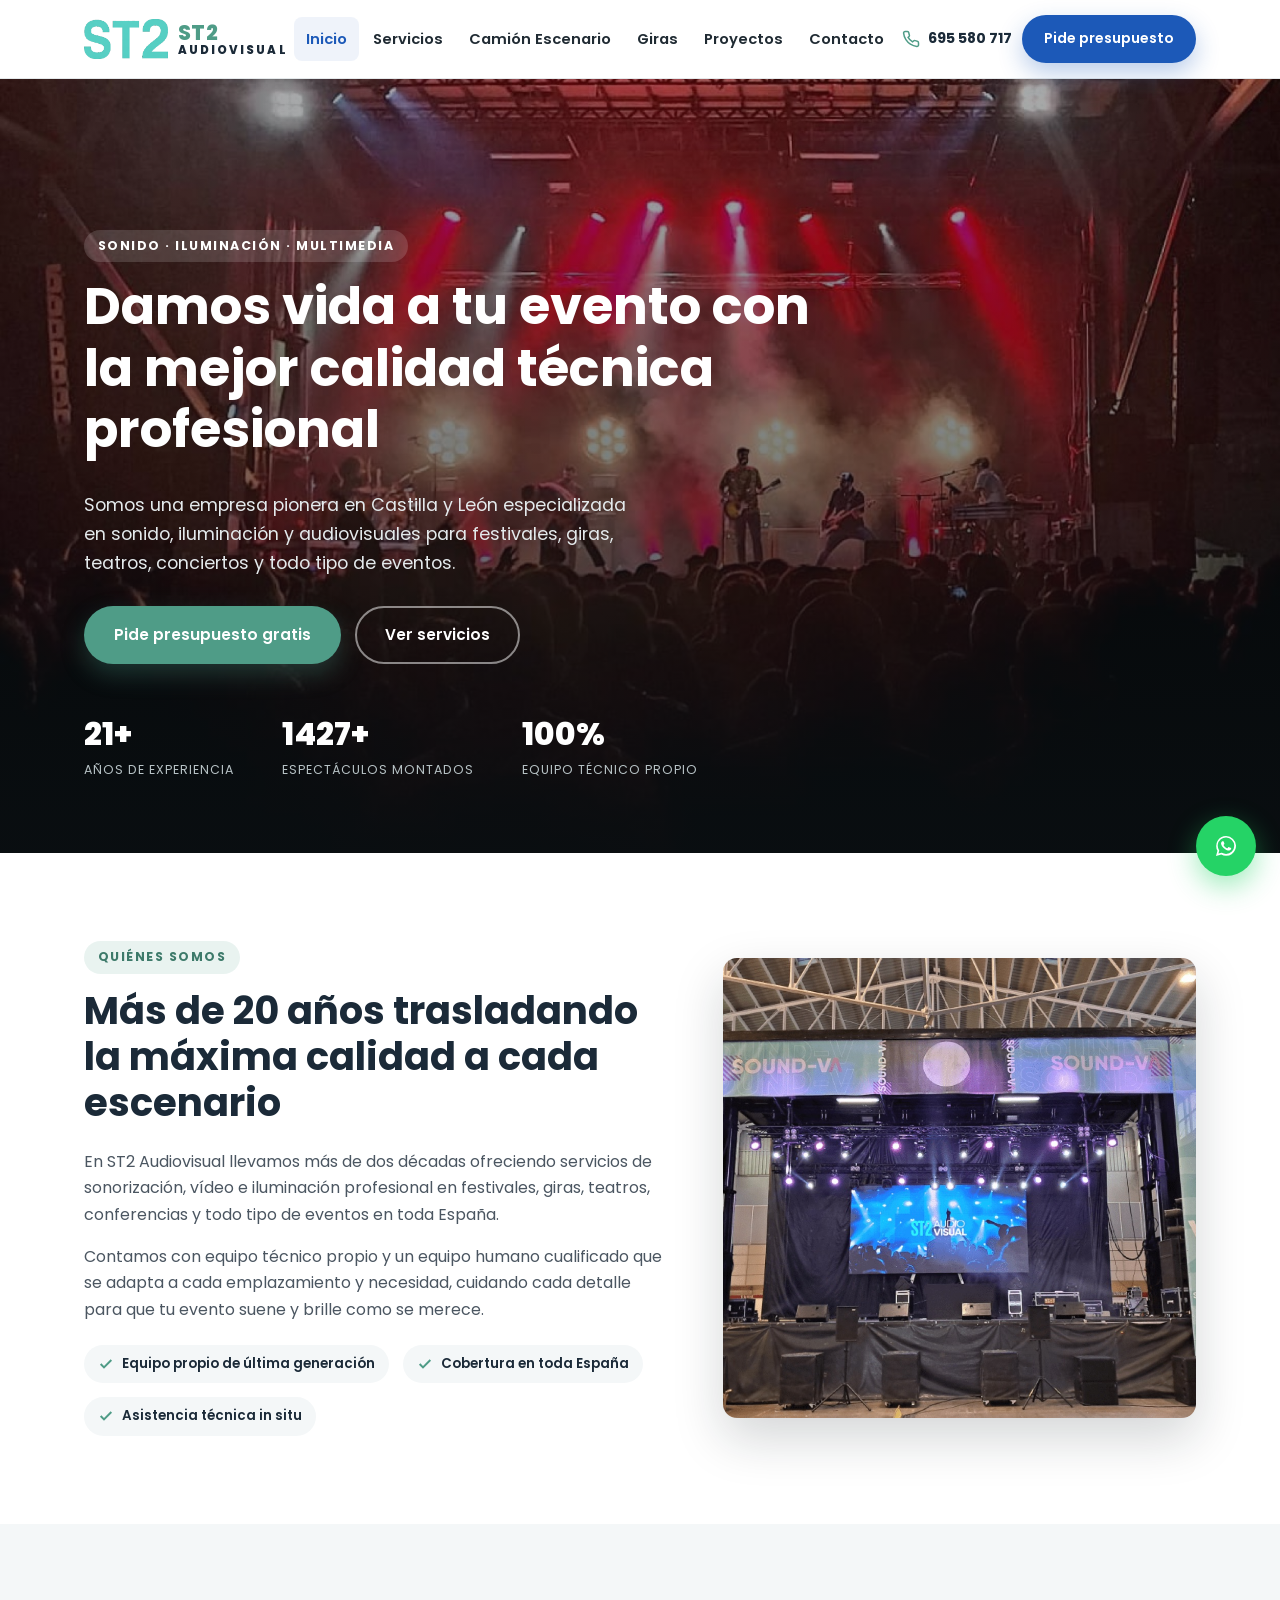
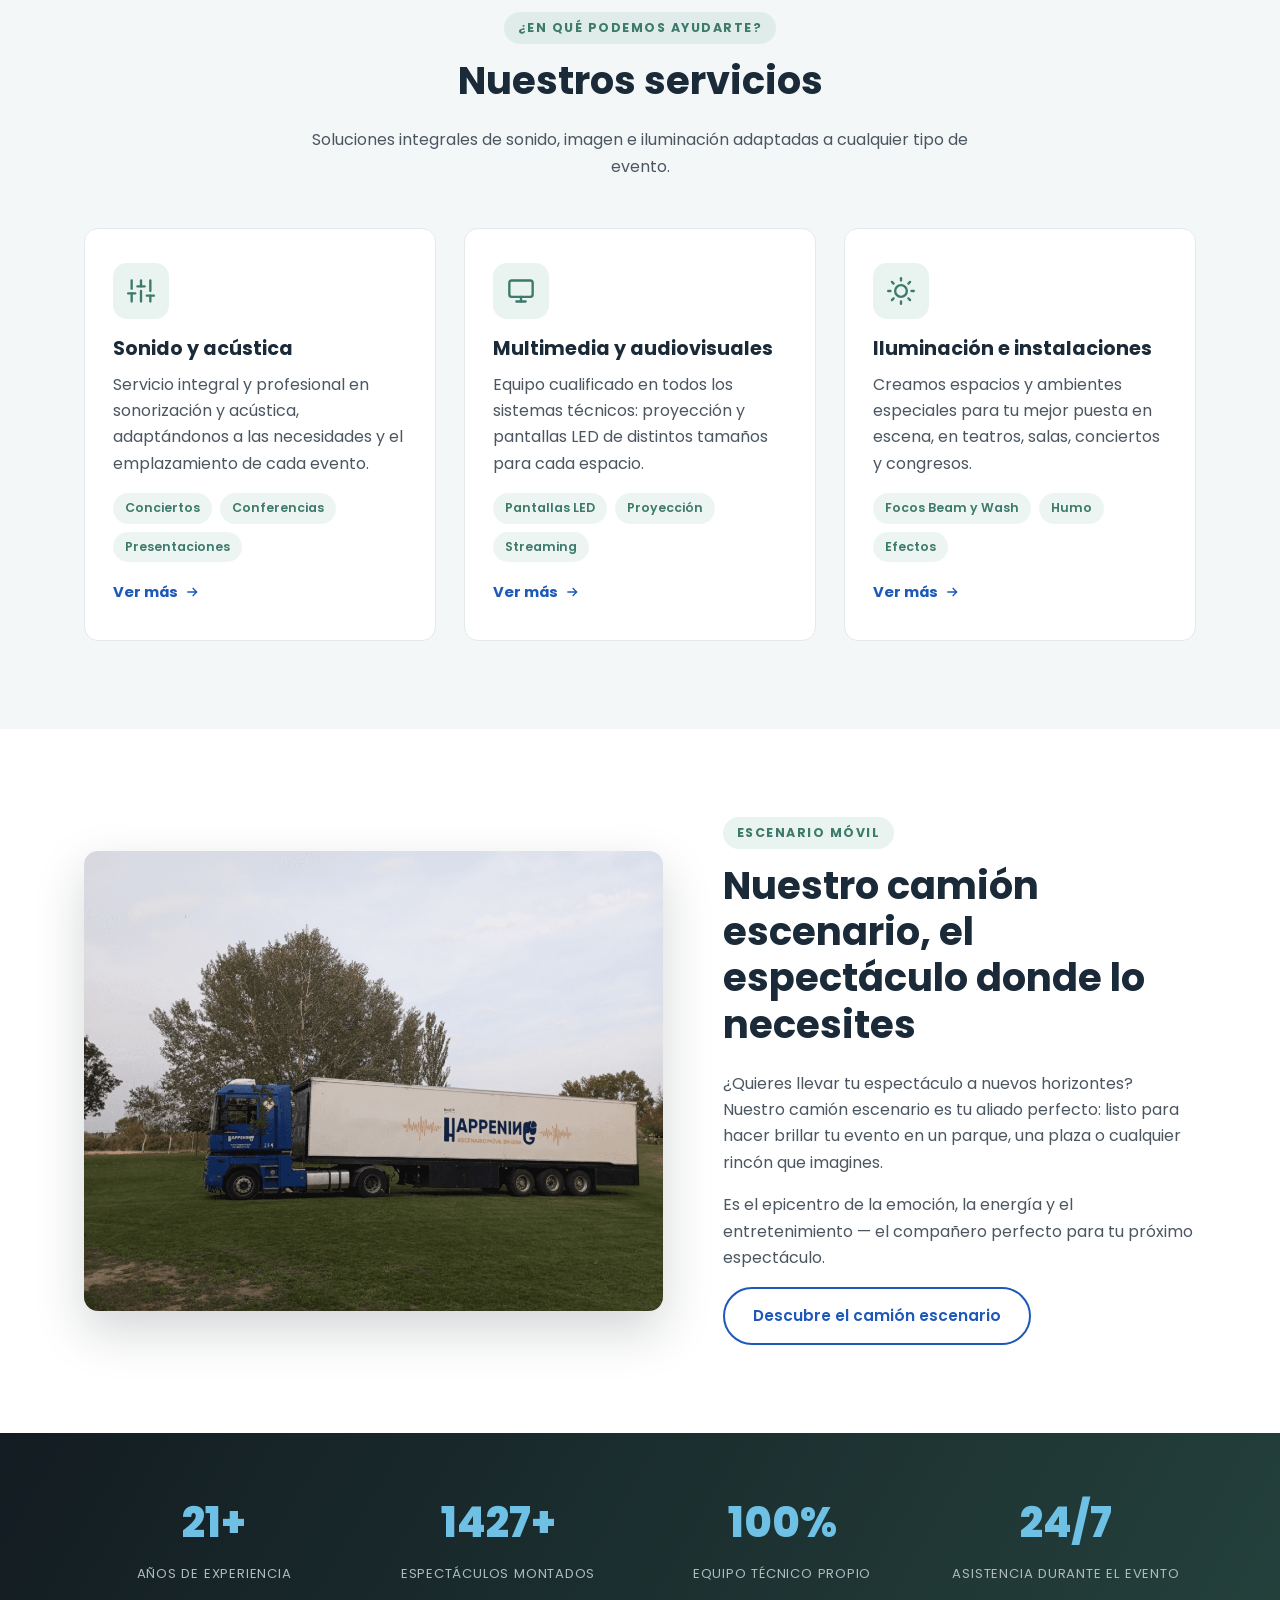
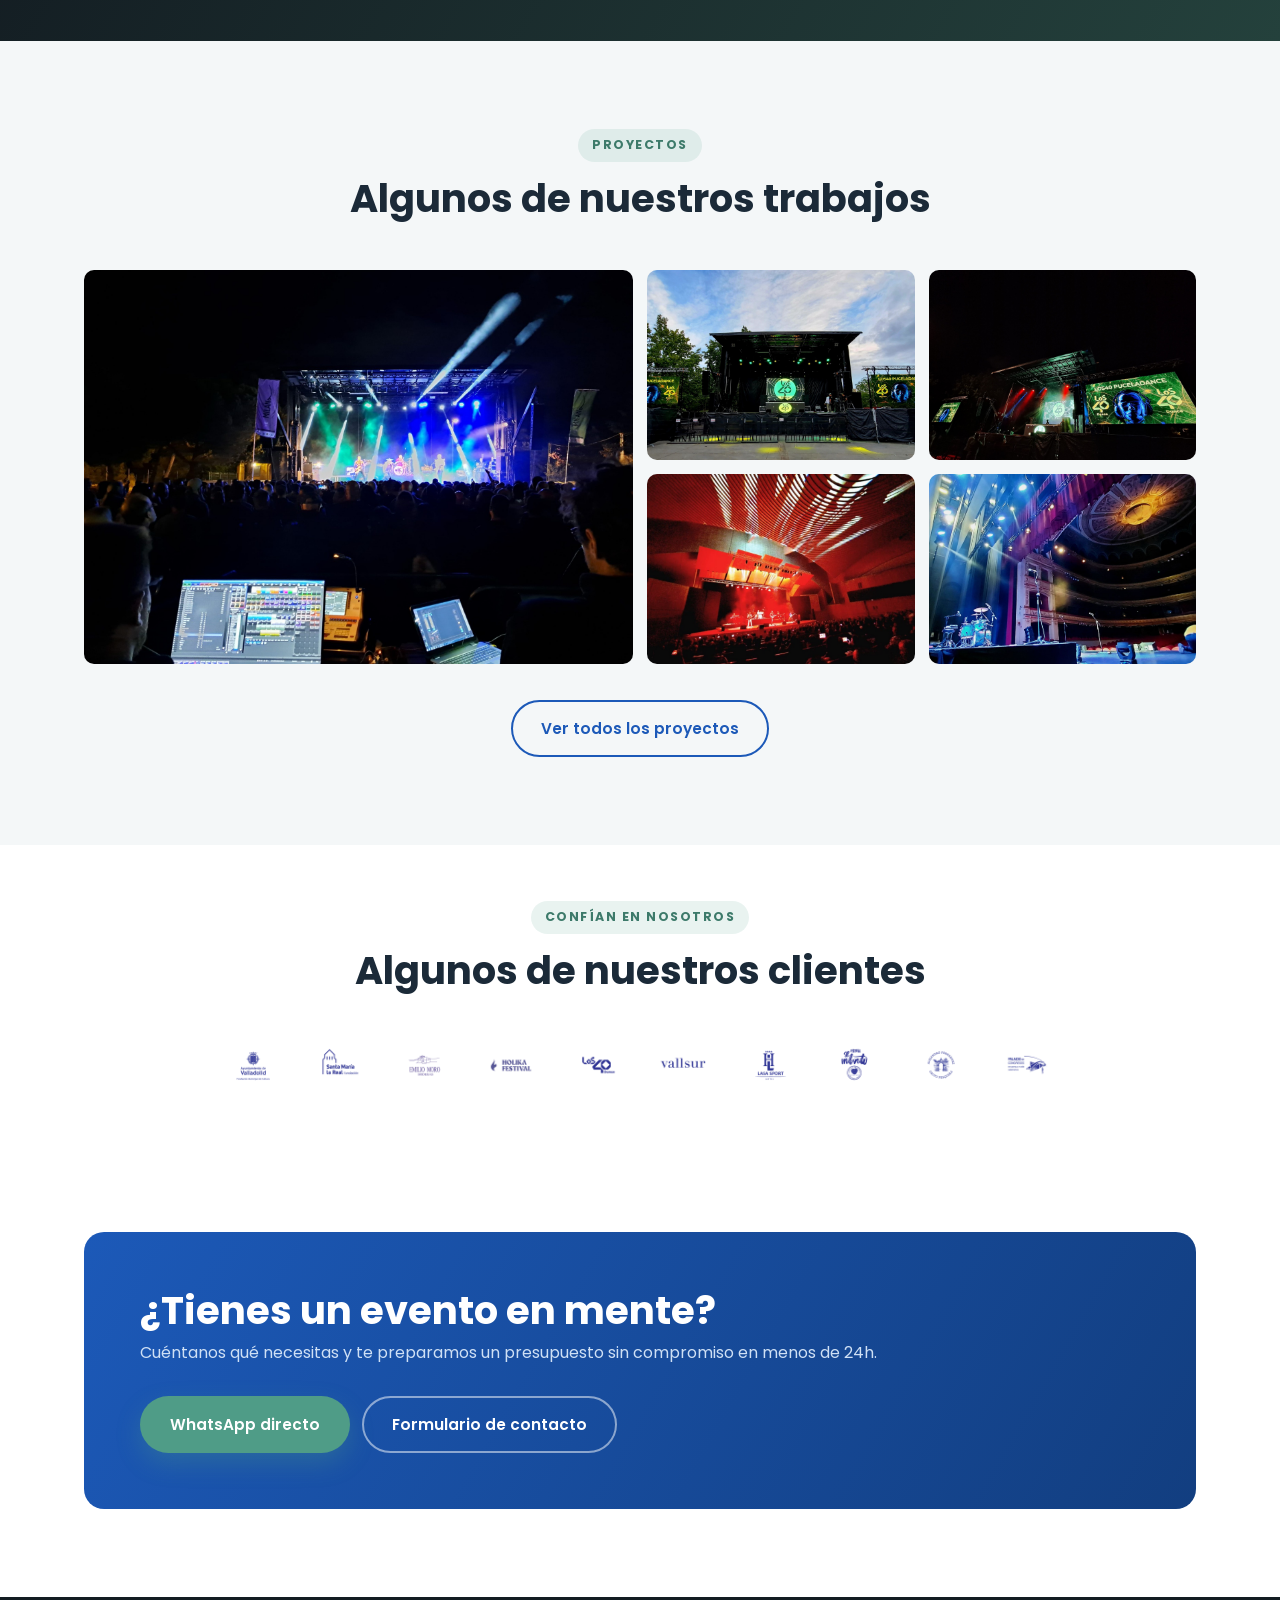
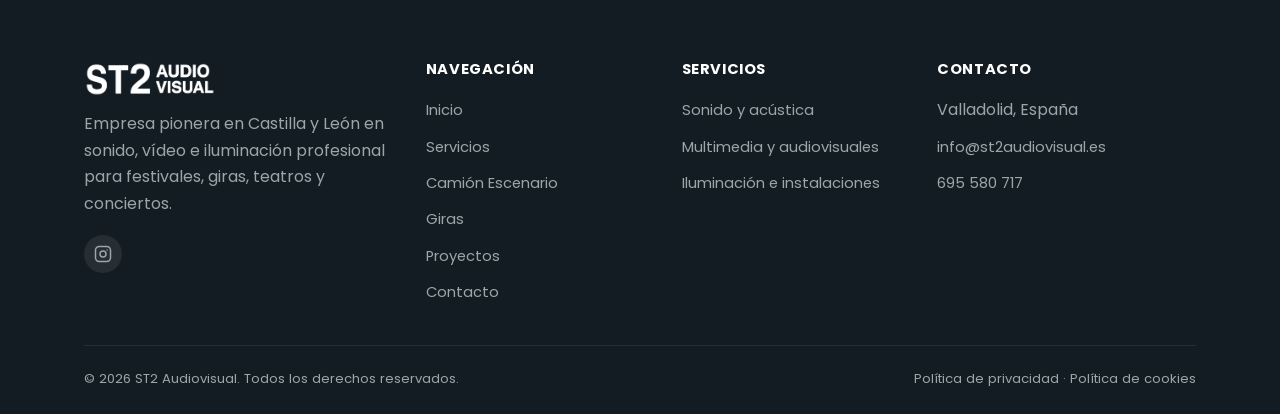
==== index.html @ 5b453ee1 "Sitio web comercial de ST2 Audiovisual Web estática (HTML/CSS/JS) con páginas de Inicio, Servicios, " ====
<!DOCTYPE html>
<html lang="es">
<head>
<meta charset="UTF-8">
<meta name="viewport" content="width=device-width, initial-scale=1.0">
<title>ST2 Audiovisual | Sonido, Iluminación y Producción de Eventos en Valladolid</title>
<meta name="description" content="Empresa pionera en Castilla y León en sonido, iluminación y multimedia para conciertos, festivales, giras y eventos. +21 años de experiencia. Pide presupuesto sin compromiso.">
<link rel="canonical" href="https://www.st2audiovisual.es/">
<meta property="og:title" content="ST2 Audiovisual | Sonido e iluminación profesional para eventos">
<meta property="og:description" content="Sonorización, multimedia e iluminación para conciertos, festivales, giras y todo tipo de eventos en Castilla y León.">
<meta property="og:type" content="website">
<meta property="og:image" content="https://www.st2audiovisual.es/img/gallery/hero-concierto.jpg">
<link rel="icon" href="img/logo-mark.png">
<link rel="preconnect" href="https://fonts.googleapis.com">
<link href="https://fonts.googleapis.com/css2?family=Poppins:wght@400;500;600;700;800&display=swap" rel="stylesheet">
<link rel="stylesheet" href="css/style.css">
</head>
<body>

<header class="site-header">
  <div class="container">
    <a href="index.html" class="logo">
      <img src="img/logo-mark.png" alt="ST2 Audiovisual">
      <span class="logo-text"><span class="l1">ST2</span><span class="l2">AUDIOVISUAL</span></span>
    </a>
    <nav class="nav-main">
      <a href="index.html">Inicio</a>
      <a href="servicios.html">Servicios</a>
      <a href="camion.html">Camión Escenario</a>
      <a href="giras.html">Giras</a>
      <a href="proyectos.html">Proyectos</a>
      <a href="contacto.html">Contacto</a>
    </nav>
    <div class="header-cta">
      <a class="phone-mini" href="tel:+34695580717">
        <svg width="18" height="18" viewBox="0 0 24 24" fill="none" stroke="currentColor" stroke-width="2"><path d="M22 16.92v3a2 2 0 0 1-2.18 2 19.79 19.79 0 0 1-8.63-3.07 19.5 19.5 0 0 1-6-6 19.79 19.79 0 0 1-3.07-8.67A2 2 0 0 1 4.11 2h3a2 2 0 0 1 2 1.72c.127.96.361 1.903.7 2.81a2 2 0 0 1-.45 2.11L8.09 9.91a16 16 0 0 0 6 6l1.27-1.27a2 2 0 0 1 2.11-.45c.907.339 1.85.573 2.81.7A2 2 0 0 1 22 16.92z"/></svg>
        695 580 717
      </a>
      <a href="contacto.html" class="btn btn--primary btn--sm">Pide presupuesto</a>
      <button class="nav-toggle" aria-label="Abrir menú"><span></span><span></span><span></span></button>
    </div>
  </div>
</header>

<section class="hero" style="background-image:url('img/gallery/hero-concierto.jpg');">
  <div class="container hero-inner">
    <span class="eyebrow">Sonido · Iluminación · Multimedia</span>
    <h1>Damos vida a tu evento con la mejor calidad técnica profesional</h1>
    <p class="lead">Somos una empresa pionera en Castilla y León especializada en sonido, iluminación y audiovisuales para festivales, giras, teatros, conciertos y todo tipo de eventos.</p>
    <div class="hero-actions">
      <a href="contacto.html" class="btn btn--green">Pide presupuesto gratis</a>
      <a href="servicios.html" class="btn btn--ghost">Ver servicios</a>
    </div>
    <div class="hero-stats">
      <div><div class="num">21+</div><div class="lbl">Años de experiencia</div></div>
      <div><div class="num">1427+</div><div class="lbl">Espectáculos montados</div></div>
      <div><div class="num">100%</div><div class="lbl">Equipo técnico propio</div></div>
    </div>
  </div>
</section>

<section class="section">
  <div class="container two-col">
    <div>
      <span class="eyebrow">Quiénes somos</span>
      <h2>Más de 20 años trasladando la máxima calidad a cada escenario</h2>
      <p>En ST2 Audiovisual llevamos más de dos décadas ofreciendo servicios de sonorización, vídeo e iluminación profesional en festivales, giras, teatros, conferencias y todo tipo de eventos en toda España.</p>
      <p>Contamos con equipo técnico propio y un equipo humano cualificado que se adapta a cada emplazamiento y necesidad, cuidando cada detalle para que tu evento suene y brille como se merece.</p>
      <div class="badge-row">
        <span class="badge"><svg width="16" height="16" viewBox="0 0 24 24" fill="none" stroke="currentColor" stroke-width="3"><path d="M20 6 9 17l-5-5"/></svg> Equipo propio de última generación</span>
        <span class="badge"><svg width="16" height="16" viewBox="0 0 24 24" fill="none" stroke="currentColor" stroke-width="3"><path d="M20 6 9 17l-5-5"/></svg> Cobertura en toda España</span>
        <span class="badge"><svg width="16" height="16" viewBox="0 0 24 24" fill="none" stroke="currentColor" stroke-width="3"><path d="M20 6 9 17l-5-5"/></svg> Asistencia técnica in situ</span>
      </div>
    </div>
    <div class="img-frame">
      <img src="img/gallery/sound-va-fest.jpg" alt="Escenario montado por ST2 Audiovisual en Sound VA Fest">
    </div>
  </div>
</section>

<section class="section section--alt" id="servicios">
  <div class="container">
    <div class="section-head center">
      <span class="eyebrow">¿En qué podemos ayudarte?</span>
      <h2>Nuestros servicios</h2>
      <p>Soluciones integrales de sonido, imagen e iluminación adaptadas a cualquier tipo de evento.</p>
    </div>
    <div class="grid-3">
      <div class="card">
        <div class="service-icon"><svg width="28" height="28" viewBox="0 0 24 24" fill="none" stroke="#3D7A6A" stroke-width="2" stroke-linecap="round"><line x1="4" y1="21" x2="4" y2="14"/><line x1="4" y1="10" x2="4" y2="3"/><line x1="12" y1="21" x2="12" y2="12"/><line x1="12" y1="8" x2="12" y2="3"/><line x1="20" y1="21" x2="20" y2="16"/><line x1="20" y1="12" x2="20" y2="3"/><line x1="1" y1="14" x2="7" y2="14"/><line x1="9" y1="8" x2="15" y2="8"/><line x1="17" y1="16" x2="23" y2="16"/></svg></div>
        <h3>Sonido y acústica</h3>
        <p>Servicio integral y profesional en sonorización y acústica, adaptándonos a las necesidades y el emplazamiento de cada evento.</p>
        <ul class="tags"><li>Conciertos</li><li>Conferencias</li><li>Presentaciones</li></ul>
        <a href="servicios.html#sonido" class="card-link">Ver más <svg width="16" height="16" viewBox="0 0 24 24" fill="none" stroke="currentColor" stroke-width="2"><path d="M5 12h14M13 6l6 6-6 6"/></svg></a>
      </div>
      <div class="card">
        <div class="service-icon"><svg width="28" height="28" viewBox="0 0 24 24" fill="none" stroke="#3D7A6A" stroke-width="2" stroke-linecap="round" stroke-linejoin="round"><rect x="2" y="3" width="20" height="14" rx="2"/><line x1="8" y1="21" x2="16" y2="21"/><line x1="12" y1="17" x2="12" y2="21"/></svg></div>
        <h3>Multimedia y audiovisuales</h3>
        <p>Equipo cualificado en todos los sistemas técnicos: proyección y pantallas LED de distintos tamaños para cada espacio.</p>
        <ul class="tags"><li>Pantallas LED</li><li>Proyección</li><li>Streaming</li></ul>
        <a href="servicios.html#multimedia" class="card-link">Ver más <svg width="16" height="16" viewBox="0 0 24 24" fill="none" stroke="currentColor" stroke-width="2"><path d="M5 12h14M13 6l6 6-6 6"/></svg></a>
      </div>
      <div class="card">
        <div class="service-icon"><svg width="28" height="28" viewBox="0 0 24 24" fill="none" stroke="#3D7A6A" stroke-width="2" stroke-linecap="round"><circle cx="12" cy="12" r="5"/><line x1="12" y1="1" x2="12" y2="3"/><line x1="12" y1="21" x2="12" y2="23"/><line x1="4.22" y1="4.22" x2="5.64" y2="5.64"/><line x1="18.36" y1="18.36" x2="19.78" y2="19.78"/><line x1="1" y1="12" x2="3" y2="12"/><line x1="21" y1="12" x2="23" y2="12"/><line x1="4.22" y1="19.78" x2="5.64" y2="18.36"/><line x1="18.36" y1="5.64" x2="19.78" y2="4.22"/></svg></div>
        <h3>Iluminación e instalaciones</h3>
        <p>Creamos espacios y ambientes especiales para tu mejor puesta en escena, en teatros, salas, conciertos y congresos.</p>
        <ul class="tags"><li>Focos Beam y Wash</li><li>Humo</li><li>Efectos</li></ul>
        <a href="servicios.html#iluminacion" class="card-link">Ver más <svg width="16" height="16" viewBox="0 0 24 24" fill="none" stroke="currentColor" stroke-width="2"><path d="M5 12h14M13 6l6 6-6 6"/></svg></a>
      </div>
    </div>
  </div>
</section>

<section class="section">
  <div class="container two-col">
    <div class="img-frame">
      <img src="img/camion/camion1.jpg" alt="Camión escenario de ST2 Audiovisual">
    </div>
    <div>
      <span class="eyebrow">Escenario móvil</span>
      <h2>Nuestro camión escenario, el espectáculo donde lo necesites</h2>
      <p>¿Quieres llevar tu espectáculo a nuevos horizontes? Nuestro camión escenario es tu aliado perfecto: listo para hacer brillar tu evento en un parque, una plaza o cualquier rincón que imagines.</p>
      <p>Es el epicentro de la emoción, la energía y el entretenimiento — el compañero perfecto para tu próximo espectáculo.</p>
      <a href="camion.html" class="btn btn--outline">Descubre el camión escenario</a>
    </div>
  </div>
</section>

<section class="stats-band">
  <div class="container">
    <div class="grid-4">
      <div><div class="num">21+</div><div class="lbl">Años de experiencia</div></div>
      <div><div class="num">1427+</div><div class="lbl">Espectáculos montados</div></div>
      <div><div class="num">100%</div><div class="lbl">Equipo técnico propio</div></div>
      <div><div class="num">24/7</div><div class="lbl">Asistencia durante el evento</div></div>
    </div>
  </div>
</section>

<section class="section section--alt">
  <div class="container">
    <div class="section-head center">
      <span class="eyebrow">Proyectos</span>
      <h2>Algunos de nuestros trabajos</h2>
    </div>
    <div class="gallery-grid">
      <a href="img/gallery/evento1.jpg" target="_blank" rel="noopener" class="big"><img src="img/gallery/evento1.jpg" alt="Concierto con iluminación ST2 Audiovisual"></a>
      <a href="img/gallery/evento2.jpg" target="_blank" rel="noopener"><img src="img/gallery/evento2.jpg" alt="Montaje de escenario ST2 Audiovisual"></a>
      <a href="img/gallery/evento3.jpg" target="_blank" rel="noopener"><img src="img/gallery/evento3.jpg" alt="Evento nocturno con efectos de luz"></a>
      <a href="img/gallery/evento4.jpg" target="_blank" rel="noopener"><img src="img/gallery/evento4.jpg" alt="Espectáculo con iluminación profesional"></a>
      <a href="img/gallery/evento5.jpg" target="_blank" rel="noopener"><img src="img/gallery/evento5.jpg" alt="Instalación de sonido e iluminación ST2"></a>
    </div>
    <div class="text-center" style="margin-top:36px;">
      <a href="proyectos.html" class="btn btn--outline">Ver todos los proyectos</a>
    </div>
  </div>
</section>

<section class="section--tight">
  <div class="container">
    <div class="section-head center">
      <span class="eyebrow">Confían en nosotros</span>
      <h2>Algunos de nuestros clientes</h2>
    </div>
    <div class="clients-strip">
      <img src="img/clients/ayto-valladolid.png" alt="Ayuntamiento de Valladolid">
      <img src="img/clients/sta-maria-la-real.png" alt="Fundación Santa María la Real">
      <img src="img/clients/emilio-moro.png" alt="Bodegas Emilio Moro">
      <img src="img/clients/holika.png" alt="Holika Festival">
      <img src="img/clients/los40.png" alt="LOS40">
      <img src="img/clients/vallsur.png" alt="Vallsur">
      <img src="img/clients/lasa.png" alt="Lasa">
      <img src="img/clients/milanito.png" alt="Milanito">
      <img src="img/clients/pesquera.png" alt="Pesquera">
      <img src="img/clients/palacio-salamanca.png" alt="Palacio de Congresos de Salamanca">
    </div>
  </div>
</section>

<section class="section">
  <div class="container">
    <div class="cta-banner">
      <div>
        <h2>¿Tienes un evento en mente?</h2>
        <p>Cuéntanos qué necesitas y te preparamos un presupuesto sin compromiso en menos de 24h.</p>
      </div>
      <div class="actions">
        <a href="https://wa.me/34695580717" target="_blank" rel="noopener" class="btn btn--green">WhatsApp directo</a>
        <a href="contacto.html" class="btn btn--ghost">Formulario de contacto</a>
      </div>
    </div>
  </div>
</section>

<footer class="site-footer">
  <div class="container">
    <div class="footer-grid">
      <div>
        <div class="footer-logo">
          <img src="img/logo.png" alt="ST2 Audiovisual">
        </div>
        <p>Empresa pionera en Castilla y León en sonido, vídeo e iluminación profesional para festivales, giras, teatros y conciertos.</p>
        <div class="social-links">
          <a href="https://www.instagram.com/st2audiovisual/" target="_blank" rel="noopener" aria-label="Instagram de ST2 Audiovisual">
            <svg width="18" height="18" viewBox="0 0 24 24" fill="none" stroke="currentColor" stroke-width="2"><rect x="2" y="2" width="20" height="20" rx="5"/><circle cx="12" cy="12" r="4"/><circle cx="17.5" cy="6.5" r="1" fill="currentColor" stroke="none"/></svg>
          </a>
        </div>
      </div>
      <div>
        <h4>Navegación</h4>
        <ul>
          <li><a href="index.html">Inicio</a></li>
          <li><a href="servicios.html">Servicios</a></li>
          <li><a href="camion.html">Camión Escenario</a></li>
          <li><a href="giras.html">Giras</a></li>
          <li><a href="proyectos.html">Proyectos</a></li>
          <li><a href="contacto.html">Contacto</a></li>
        </ul>
      </div>
      <div>
        <h4>Servicios</h4>
        <ul>
          <li><a href="servicios.html#sonido">Sonido y acústica</a></li>
          <li><a href="servicios.html#multimedia">Multimedia y audiovisuales</a></li>
          <li><a href="servicios.html#iluminacion">Iluminación e instalaciones</a></li>
        </ul>
      </div>
      <div>
        <h4>Contacto</h4>
        <ul>
          <li>Valladolid, España</li>
          <li><a href="mailto:info@st2audiovisual.es">info@st2audiovisual.es</a></li>
          <li><a href="tel:+34695580717">695 580 717</a></li>
        </ul>
      </div>
    </div>
    <div class="footer-bottom">
      <span>© 2026 ST2 Audiovisual. Todos los derechos reservados.</span>
      <span><a href="#">Política de privacidad</a> · <a href="#">Política de cookies</a></span>
    </div>
  </div>
</footer>

<a href="https://wa.me/34695580717" target="_blank" rel="noopener" class="float-whatsapp" aria-label="Contactar por WhatsApp">
  <svg width="30" height="30" viewBox="0 0 24 24" fill="white"><path d="M17.6 6.32A7.85 7.85 0 0 0 12.05 4a7.94 7.94 0 0 0-6.87 11.87L4 20l4.24-1.11a7.9 7.9 0 0 0 3.8.97h0a7.94 7.94 0 0 0 5.56-13.54zM12.05 18.4a6.6 6.6 0 0 1-3.36-.92l-.24-.14-2.5.66.67-2.44-.16-.25a6.58 6.58 0 0 1 10.2-8.21 6.53 6.53 0 0 1 1.94 4.66 6.6 6.6 0 0 1-6.55 6.64zm3.6-4.93c-.2-.1-1.17-.58-1.35-.64s-.32-.1-.45.1-.5.64-.62.77-.23.15-.43.05a5.4 5.4 0 0 1-1.59-.98 6 6 0 0 1-1.1-1.37c-.12-.2 0-.3.09-.4s.2-.23.29-.35a1.3 1.3 0 0 0 .2-.33.37.37 0 0 0 0-.35c-.05-.1-.45-1.08-.61-1.48s-.32-.33-.45-.33h-.38a.74.74 0 0 0-.53.25 2.24 2.24 0 0 0-.7 1.67 3.9 3.9 0 0 0 .82 2.06 8.9 8.9 0 0 0 3.4 3c.48.2.85.33 1.14.42a2.74 2.74 0 0 0 1.26.08 2.06 2.06 0 0 0 1.35-.95 1.68 1.68 0 0 0 .12-.95c-.05-.1-.18-.15-.38-.25z"/></svg>
</a>

<script src="js/script.js"></script>
</body>
</html>
---- css/style.css ----
/* ============================================
   ST2 Audiovisual — estilos base
   ============================================ */

:root {
  --c-green: #4F9C87;
  --c-green-dark: #3D7A6A;
  --c-navy: #1B2A38;
  --c-blue: #1C59B8;
  --c-blue-light: #6EC1E4;
  --c-dark: #131C22;
  --c-dark-2: #1B2A2A;
  --c-ink: #202B33;
  --c-body: #4B5661;
  --c-bg: #FFFFFF;
  --c-bg-alt: #F4F7F8;
  --c-border: #E4E9EB;
  --radius: 14px;
  --shadow: 0 10px 30px rgba(19, 28, 34, 0.08);
  --shadow-lg: 0 20px 50px rgba(19, 28, 34, 0.18);
  --container: 1160px;
  --font: 'Poppins', 'Segoe UI', system-ui, -apple-system, sans-serif;
}

* { box-sizing: border-box; }
html { scroll-behavior: smooth; }

body {
  margin: 0;
  font-family: var(--font);
  color: var(--c-body);
  background: var(--c-bg);
  line-height: 1.65;
  -webkit-font-smoothing: antialiased;
}

img { max-width: 100%; display: block; }

a { color: inherit; text-decoration: none; }

h1, h2, h3, h4 {
  color: var(--c-navy);
  font-weight: 700;
  line-height: 1.2;
  margin: 0 0 .6em;
}

h1 { font-size: clamp(2.1rem, 4vw, 3.4rem); }
h2 { font-size: clamp(1.7rem, 3vw, 2.4rem); }
h3 { font-size: 1.2rem; }

p { margin: 0 0 1em; }

.container {
  max-width: var(--container);
  margin: 0 auto;
  padding: 0 24px;
}

.eyebrow {
  display: inline-block;
  font-size: .78rem;
  font-weight: 700;
  letter-spacing: .12em;
  text-transform: uppercase;
  color: var(--c-green-dark);
  background: rgba(79, 156, 135, .12);
  padding: 6px 14px;
  border-radius: 999px;
  margin-bottom: 14px;
}

.section { padding: 88px 0; }
.section--tight { padding: 56px 0; }
.section--alt { background: var(--c-bg-alt); }
.section--dark {
  background: linear-gradient(135deg, var(--c-dark) 0%, var(--c-dark-2) 100%);
  color: #C6D1D3;
}
.section--dark h2, .section--dark h3 { color: #fff; }

.section-head {
  max-width: 680px;
  margin: 0 0 48px;
}
.section-head.center { margin-left: auto; margin-right: auto; text-align: center; }

/* ---------- Buttons ---------- */
.btn {
  display: inline-flex;
  align-items: center;
  gap: 8px;
  padding: 14px 28px;
  border-radius: 999px;
  font-weight: 600;
  font-size: .96rem;
  border: 2px solid transparent;
  cursor: pointer;
  transition: transform .18s ease, box-shadow .18s ease, background .18s ease, color .18s ease;
  white-space: nowrap;
}
.btn:hover { transform: translateY(-2px); }

.btn--primary {
  background: var(--c-blue);
  color: #fff;
  box-shadow: 0 10px 24px rgba(28, 89, 184, .3);
}
.btn--primary:hover { background: #164a9c; box-shadow: 0 14px 30px rgba(28, 89, 184, .38); }

.btn--green {
  background: var(--c-green);
  color: #fff;
  box-shadow: 0 10px 24px rgba(79, 156, 135, .3);
}
.btn--green:hover { background: var(--c-green-dark); }

.btn--ghost {
  background: transparent;
  border-color: rgba(255,255,255,.5);
  color: #fff;
}
.btn--ghost:hover { background: rgba(255,255,255,.12); }

.btn--outline {
  background: transparent;
  border-color: var(--c-blue);
  color: var(--c-blue);
}
.btn--outline:hover { background: var(--c-blue); color: #fff; }

.btn--sm { padding: 10px 20px; font-size: .88rem; }
.btn--block { width: 100%; justify-content: center; }

/* ---------- Header ---------- */
.site-header {
  position: sticky;
  top: 0;
  z-index: 500;
  background: rgba(255, 255, 255, .92);
  backdrop-filter: blur(10px);
  border-bottom: 1px solid var(--c-border);
}
.site-header .container {
  display: flex;
  align-items: center;
  justify-content: space-between;
  height: 78px;
}
.logo { display: flex; align-items: center; gap: 10px; }
.logo img { height: 40px; width: auto; }
.logo-text { display: flex; flex-direction: column; line-height: 1.05; font-weight: 800; }
.logo-text .l1 { color: var(--c-green); font-size: 1.3rem; letter-spacing: .02em; }
.logo-text .l2 { color: var(--c-navy); font-size: .72rem; letter-spacing: .18em; }

.nav-main { display: flex; align-items: center; gap: 2px; }
.nav-main a {
  padding: 10px 12px;
  font-weight: 600;
  font-size: .92rem;
  color: var(--c-ink);
  border-radius: 8px;
  white-space: nowrap;
  transition: color .15s ease, background .15s ease;
}
.nav-main a:hover, .nav-main a.active { color: var(--c-blue); background: rgba(28,89,184,.07); }

.header-cta { display: flex; align-items: center; gap: 10px; }
.header-cta .phone-mini {
  display: flex;
  align-items: center;
  gap: 8px;
  font-weight: 700;
  color: var(--c-navy);
  font-size: .88rem;
  white-space: nowrap;
}
.header-cta .phone-mini svg { color: var(--c-green); }

.nav-toggle {
  display: none;
  background: none;
  border: none;
  cursor: pointer;
  padding: 8px;
}
.nav-toggle span {
  display: block;
  width: 26px;
  height: 3px;
  margin: 5px 0;
  background: var(--c-navy);
  border-radius: 2px;
  transition: transform .2s ease, opacity .2s ease;
}
.nav-toggle.open span:nth-child(1) { transform: translateY(8px) rotate(45deg); }
.nav-toggle.open span:nth-child(2) { opacity: 0; }
.nav-toggle.open span:nth-child(3) { transform: translateY(-8px) rotate(-45deg); }

/* ---------- Hero ---------- */
.hero {
  position: relative;
  min-height: 86vh;
  display: flex;
  align-items: flex-end;
  color: #fff;
  background-size: cover;
  background-position: center;
  overflow: hidden;
}
.hero::after {
  content: "";
  position: absolute;
  inset: 0;
  background: linear-gradient(0deg, rgba(10,15,18,.92) 0%, rgba(10,15,18,.55) 45%, rgba(10,15,18,.35) 100%);
}
.hero-inner { position: relative; z-index: 2; padding-bottom: 72px; width: 100%; }
.hero .eyebrow { background: rgba(255,255,255,.15); color: #fff; }
.hero h1 { color: #fff; max-width: 780px; }
.hero p.lead { max-width: 560px; font-size: 1.1rem; color: #E4EAEC; }
.hero-actions { display: flex; gap: 14px; flex-wrap: wrap; margin-top: 28px; }

.hero-stats {
  position: relative;
  z-index: 2;
  display: flex;
  gap: 48px;
  margin-top: 44px;
  flex-wrap: wrap;
}
.hero-stats .num { font-size: 2rem; font-weight: 800; color: #fff; }
.hero-stats .lbl { font-size: .78rem; letter-spacing: .08em; text-transform: uppercase; color: #B7C2C5; }

.page-hero {
  padding: 150px 0 70px;
  background: linear-gradient(135deg, var(--c-dark) 0%, var(--c-dark-2) 100%);
  color: #fff;
  position: relative;
  overflow: hidden;
}
.page-hero h1 { color: #fff; margin-bottom: .3em; }
.page-hero p { color: #B7C2C5; max-width: 620px; font-size: 1.05rem; }
.breadcrumb { font-size: .82rem; color: #93A2A6; margin-bottom: 18px; }
.breadcrumb a { color: var(--c-blue-light); }

/* ---------- Cards / Services ---------- */
.grid-3 { display: grid; grid-template-columns: repeat(3, 1fr); gap: 28px; }
.grid-2 { display: grid; grid-template-columns: repeat(2, 1fr); gap: 28px; }

.card {
  background: #fff;
  border: 1px solid var(--c-border);
  border-radius: var(--radius);
  padding: 34px 28px;
  transition: transform .2s ease, box-shadow .2s ease, border-color .2s ease;
}
.card:hover { transform: translateY(-6px); box-shadow: var(--shadow); border-color: transparent; }

.service-icon {
  width: 56px;
  height: 56px;
  border-radius: 14px;
  background: rgba(79,156,135,.12);
  display: flex;
  align-items: center;
  justify-content: center;
  margin-bottom: 18px;
}
.service-icon img { width: 28px; height: 28px; object-fit: contain; }

ul.tags { list-style: none; padding: 0; margin: 16px 0 0; display: flex; flex-wrap: wrap; gap: 8px; }
ul.tags li {
  font-size: .78rem;
  font-weight: 600;
  color: var(--c-green-dark);
  background: rgba(79,156,135,.1);
  padding: 5px 12px;
  border-radius: 999px;
}

.card-link {
  display: inline-flex;
  align-items: center;
  gap: 6px;
  margin-top: 18px;
  font-weight: 700;
  color: var(--c-blue);
  font-size: .92rem;
}
.card-link svg { transition: transform .15s ease; }
.card:hover .card-link svg { transform: translateX(4px); }

/* ---------- Stats band ---------- */
.stats-band {
  background: linear-gradient(120deg, var(--c-dark) 0%, #24413C 100%);
  color: #fff;
  padding: 56px 0;
}
.stats-band .grid-4 {
  display: grid;
  grid-template-columns: repeat(4, 1fr);
  gap: 24px;
  text-align: center;
}
.stats-band .num { font-size: 2.6rem; font-weight: 800; color: var(--c-blue-light); }
.stats-band .lbl { font-size: .82rem; letter-spacing: .06em; text-transform: uppercase; color: #AEBBBD; margin-top: 6px; }

/* ---------- Gallery ---------- */
.gallery-grid {
  display: grid;
  grid-template-columns: repeat(4, 1fr);
  grid-auto-rows: 190px;
  gap: 14px;
}
.gallery-grid a { display: block; height: 100%; border-radius: 10px; overflow: hidden; position: relative; }
.gallery-grid img { width: 100%; height: 100%; object-fit: cover; transition: transform .35s ease; }
.gallery-grid a:hover img { transform: scale(1.08); }
.gallery-grid .big { grid-column: span 2; grid-row: span 2; }
.gallery-grid a::after {
  content: "";
  position: absolute; inset: 0;
  background: linear-gradient(0deg, rgba(0,0,0,.35), transparent 50%);
  opacity: 0;
  transition: opacity .2s ease;
}
.gallery-grid a:hover::after { opacity: 1; }

/* ---------- Clients ---------- */
.clients-strip {
  display: flex;
  flex-wrap: wrap;
  align-items: center;
  justify-content: center;
  gap: 40px;
  opacity: .85;
}
.clients-strip img { height: 46px; width: auto; object-fit: contain; filter: grayscale(45%); transition: filter .2s ease, opacity .2s ease; }
.clients-strip img:hover { filter: grayscale(0); }

/* ---------- CTA banner ---------- */
.cta-banner {
  background: linear-gradient(120deg, var(--c-blue) 0%, #123E80 100%);
  color: #fff;
  border-radius: 20px;
  padding: 56px;
  display: flex;
  align-items: center;
  justify-content: space-between;
  gap: 30px;
  flex-wrap: wrap;
}
.cta-banner h2 { color: #fff; margin-bottom: 6px; }
.cta-banner p { color: #CFE0F5; margin: 0; }
.cta-banner .actions { display: flex; gap: 12px; flex-wrap: wrap; }

/* ---------- FAQ ---------- */
.faq-item {
  border-bottom: 1px solid var(--c-border);
  padding: 22px 0;
}
.faq-item summary {
  cursor: pointer;
  font-weight: 700;
  color: var(--c-navy);
  font-size: 1.02rem;
  list-style: none;
  display: flex;
  align-items: center;
  justify-content: space-between;
  gap: 16px;
}
.faq-item summary::-webkit-details-marker { display: none; }
.faq-item summary::after {
  content: "+";
  font-size: 1.4rem;
  color: var(--c-green);
  flex-shrink: 0;
  transition: transform .2s ease;
}
.faq-item[open] summary::after { transform: rotate(45deg); }
.faq-item p { margin-top: 12px; }

.section--dark .faq-item { border-bottom-color: rgba(255,255,255,.12); }
.section--dark .faq-item summary { color: #fff; }
.section--dark .faq-item p { color: #AEBBBD; }
.section--dark label { color: #fff; }

/* ---------- Forms ---------- */
.form-grid { display: grid; grid-template-columns: 1fr 1fr; gap: 18px; }
.form-grid .full { grid-column: 1 / -1; }
label { display: block; font-weight: 600; font-size: .88rem; color: var(--c-navy); margin-bottom: 6px; }
input, select, textarea {
  width: 100%;
  padding: 13px 16px;
  border: 1.5px solid var(--c-border);
  border-radius: 10px;
  font-family: var(--font);
  font-size: .96rem;
  color: var(--c-ink);
  background: #fff;
  transition: border-color .15s ease;
}
input:focus, select:focus, textarea:focus { outline: none; border-color: var(--c-blue); }
textarea { resize: vertical; min-height: 130px; }

.contact-info-item {
  display: flex;
  gap: 16px;
  align-items: flex-start;
  padding: 20px 0;
  border-bottom: 1px solid rgba(255,255,255,.1);
}
.contact-info-item .ico {
  width: 44px; height: 44px;
  border-radius: 12px;
  background: rgba(79,156,135,.18);
  display: flex; align-items: center; justify-content: center;
  flex-shrink: 0;
  color: var(--c-blue-light);
}
.contact-info-item h4 { color: #fff; margin-bottom: 2px; font-size: .98rem; }
.contact-info-item p, .contact-info-item a { color: #AEBBBD; margin: 0; }
.contact-info-item a:hover { color: #fff; }

/* ---------- Footer ---------- */
.site-footer { background: var(--c-dark); color: #9AA7A9; padding: 64px 0 24px; }
.footer-grid { display: grid; grid-template-columns: 1.4fr 1fr 1fr 1.2fr; gap: 40px; margin-bottom: 40px; }
.footer-grid h4 { color: #fff; font-size: .92rem; letter-spacing: .04em; text-transform: uppercase; margin-bottom: 18px; }
.footer-grid ul { list-style: none; padding: 0; margin: 0; display: flex; flex-direction: column; gap: 10px; }
.footer-grid a { color: #9AA7A9; font-size: .92rem; transition: color .15s ease; }
.footer-grid a:hover { color: #fff; }
.footer-logo { display: flex; align-items: center; gap: 10px; margin-bottom: 14px; }
.footer-logo img { height: 36px; filter: brightness(0) invert(1); }
.social-links { display: flex; gap: 10px; margin-top: 18px; }
.social-links a {
  width: 38px; height: 38px;
  border-radius: 50%;
  background: rgba(255,255,255,.08);
  display: flex; align-items: center; justify-content: center;
  color: #9AA7A9;
  transition: background .15s ease, color .15s ease;
}
.social-links a:hover { background: var(--c-green); color: #fff; }
.footer-bottom {
  border-top: 1px solid rgba(255,255,255,.08);
  padding-top: 22px;
  display: flex;
  justify-content: space-between;
  flex-wrap: wrap;
  gap: 10px;
  font-size: .82rem;
}
.footer-bottom a { color: #9AA7A9; }
.footer-bottom a:hover { color: #fff; }

/* ---------- Floating WhatsApp ---------- */
.float-whatsapp {
  position: fixed;
  bottom: 24px;
  right: 24px;
  z-index: 600;
  width: 60px;
  height: 60px;
  border-radius: 50%;
  background: #25D366;
  display: flex;
  align-items: center;
  justify-content: center;
  box-shadow: 0 10px 28px rgba(37, 211, 102, .45);
  transition: transform .2s ease;
}
.float-whatsapp:hover { transform: scale(1.08); }

/* ---------- Utility ---------- */
.mt-0 { margin-top: 0; }
.text-center { text-align: center; }
.two-col { display: grid; grid-template-columns: 1.1fr .9fr; gap: 60px; align-items: center; }
.badge-row { display: flex; gap: 14px; flex-wrap: wrap; margin-top: 22px; }
.badge-row .badge {
  display: flex; align-items: center; gap: 8px;
  font-size: .84rem; font-weight: 600; color: var(--c-navy);
  background: var(--c-bg-alt); padding: 8px 14px; border-radius: 999px;
}
.badge-row .badge svg { color: var(--c-green); }

.img-frame { border-radius: var(--radius); overflow: hidden; box-shadow: var(--shadow-lg); }
.two-col .img-frame img { width: 100%; height: 460px; object-fit: cover; }

/* ---------- Giras ---------- */
.gira-card {
  background: #fff;
  border: 1px solid var(--c-border);
  border-radius: var(--radius);
  overflow: hidden;
  transition: transform .2s ease, box-shadow .2s ease;
}
.gira-card:hover { transform: translateY(-6px); box-shadow: var(--shadow); }
.gira-photo {
  aspect-ratio: 16/10;
  background: linear-gradient(135deg, #EEF3F2 0%, #E2E9E8 100%);
  display: flex;
  flex-direction: column;
  align-items: center;
  justify-content: center;
  gap: 10px;
  color: #96A5A3;
}
.gira-photo svg { opacity: .55; }
.gira-photo span {
  font-size: .76rem;
  font-weight: 700;
  letter-spacing: .06em;
  text-transform: uppercase;
}
.gira-photo img { width: 100%; height: 100%; object-fit: cover; }
.gira-info { padding: 22px 24px; }
.gira-info .tag {
  display: inline-block;
  font-size: .74rem;
  font-weight: 700;
  letter-spacing: .06em;
  text-transform: uppercase;
  color: var(--c-green-dark);
  margin-bottom: 6px;
}
.gira-info h3 { margin-bottom: 4px; }
.gira-info p { margin: 0; font-size: .92rem; }

/* ---------- Responsive ---------- */
@media (max-width: 980px) {
  .grid-3, .form-grid { grid-template-columns: 1fr; }
  .grid-2, .two-col { grid-template-columns: 1fr; }
  .two-col .img-frame img { height: 320px; }
  .footer-grid { grid-template-columns: 1fr 1fr; }
  .stats-band .grid-4 { grid-template-columns: repeat(2, 1fr); }
  .gallery-grid { grid-template-columns: repeat(2, 1fr); }
  .gallery-grid .big { grid-column: span 2; grid-row: span 1; }
}

@media (max-width: 760px) {
  .nav-main, .header-cta .phone-mini { display: none; }
  .nav-toggle { display: block; }
  .site-header { position: sticky; }
  .nav-main.open {
    display: flex;
    flex-direction: column;
    position: absolute;
    top: 78px; left: 0; right: 0;
    background: #fff;
    padding: 16px 24px 24px;
    border-bottom: 1px solid var(--c-border);
    box-shadow: var(--shadow);
  }
  .hero { min-height: 78vh; }
  .hero-stats { gap: 28px; }
  .section { padding: 60px 0; }
  .cta-banner { padding: 36px 26px; flex-direction: column; text-align: center; }
  .cta-banner .actions { justify-content: center; }
  .footer-grid { grid-template-columns: 1fr; gap: 28px; }
  .footer-bottom { flex-direction: column; text-align: center; }
  .clients-strip { gap: 26px; }
  .clients-strip img { height: 34px; }
}
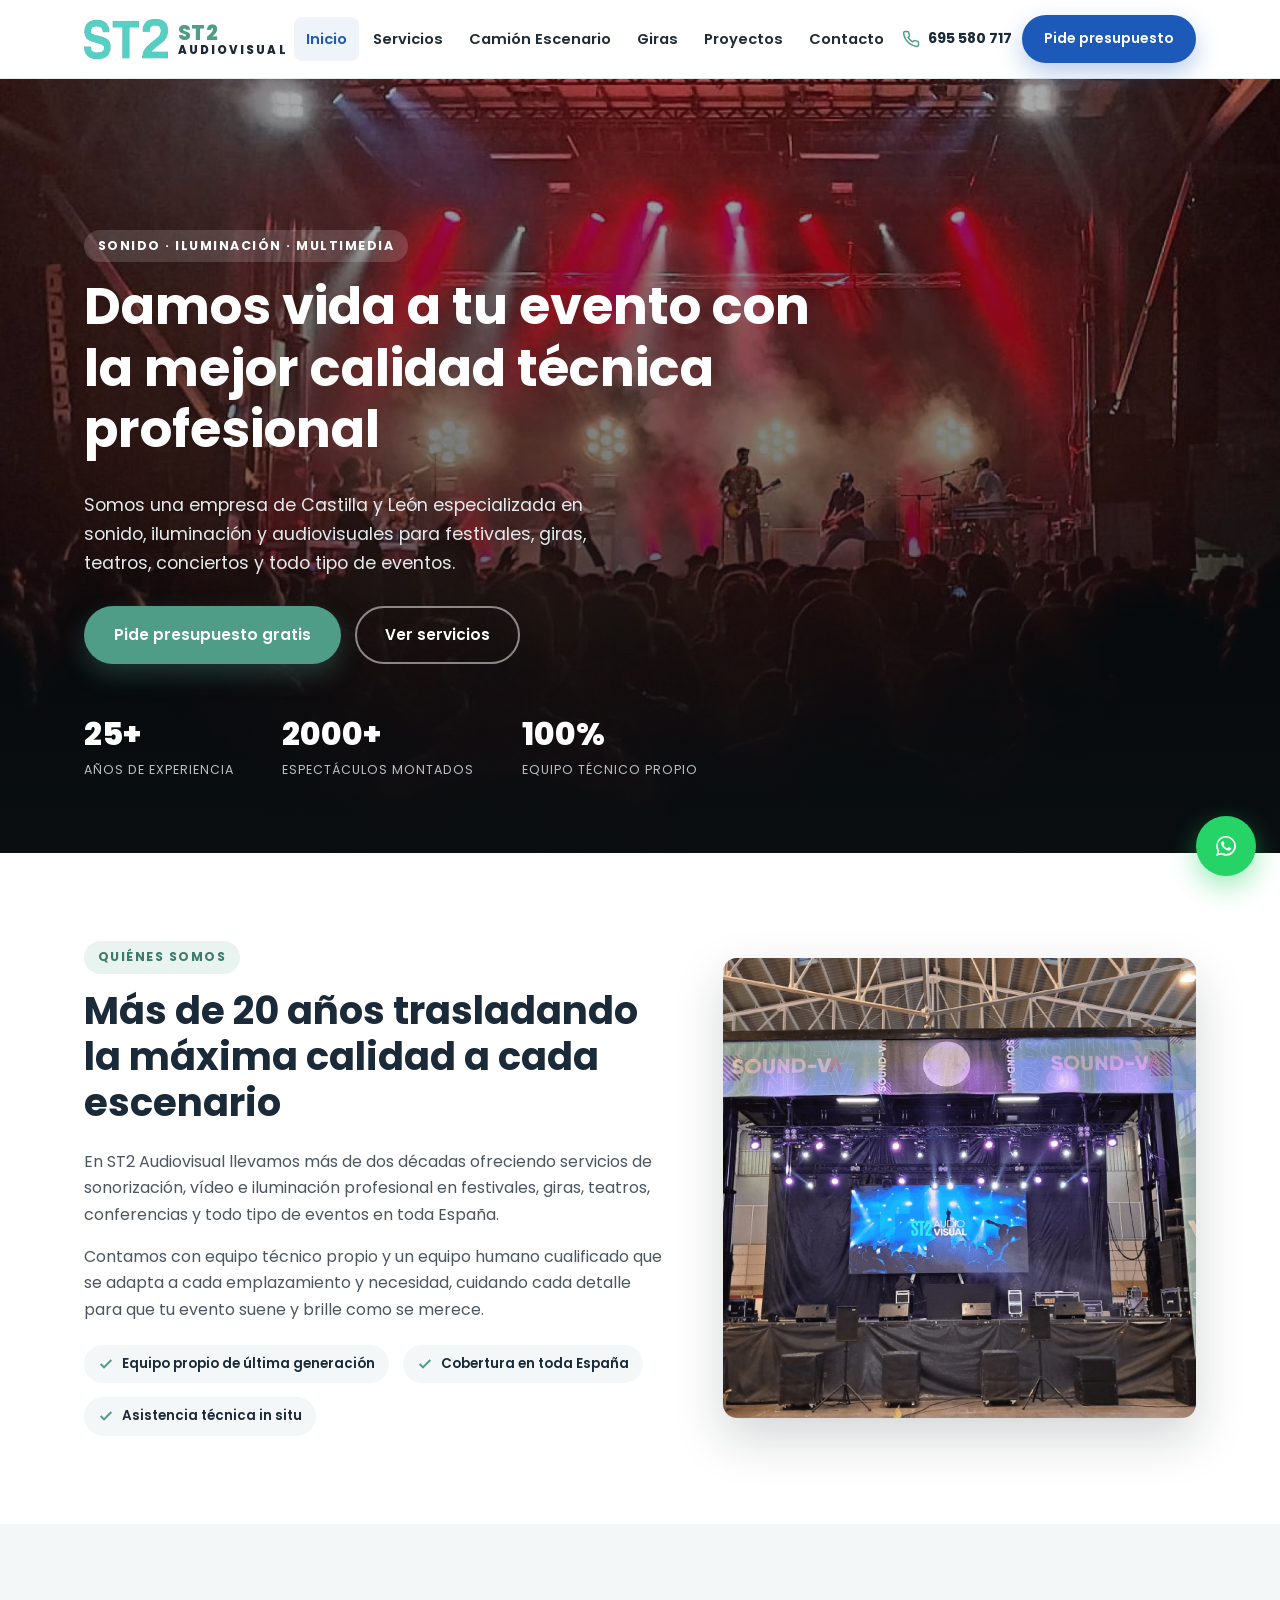
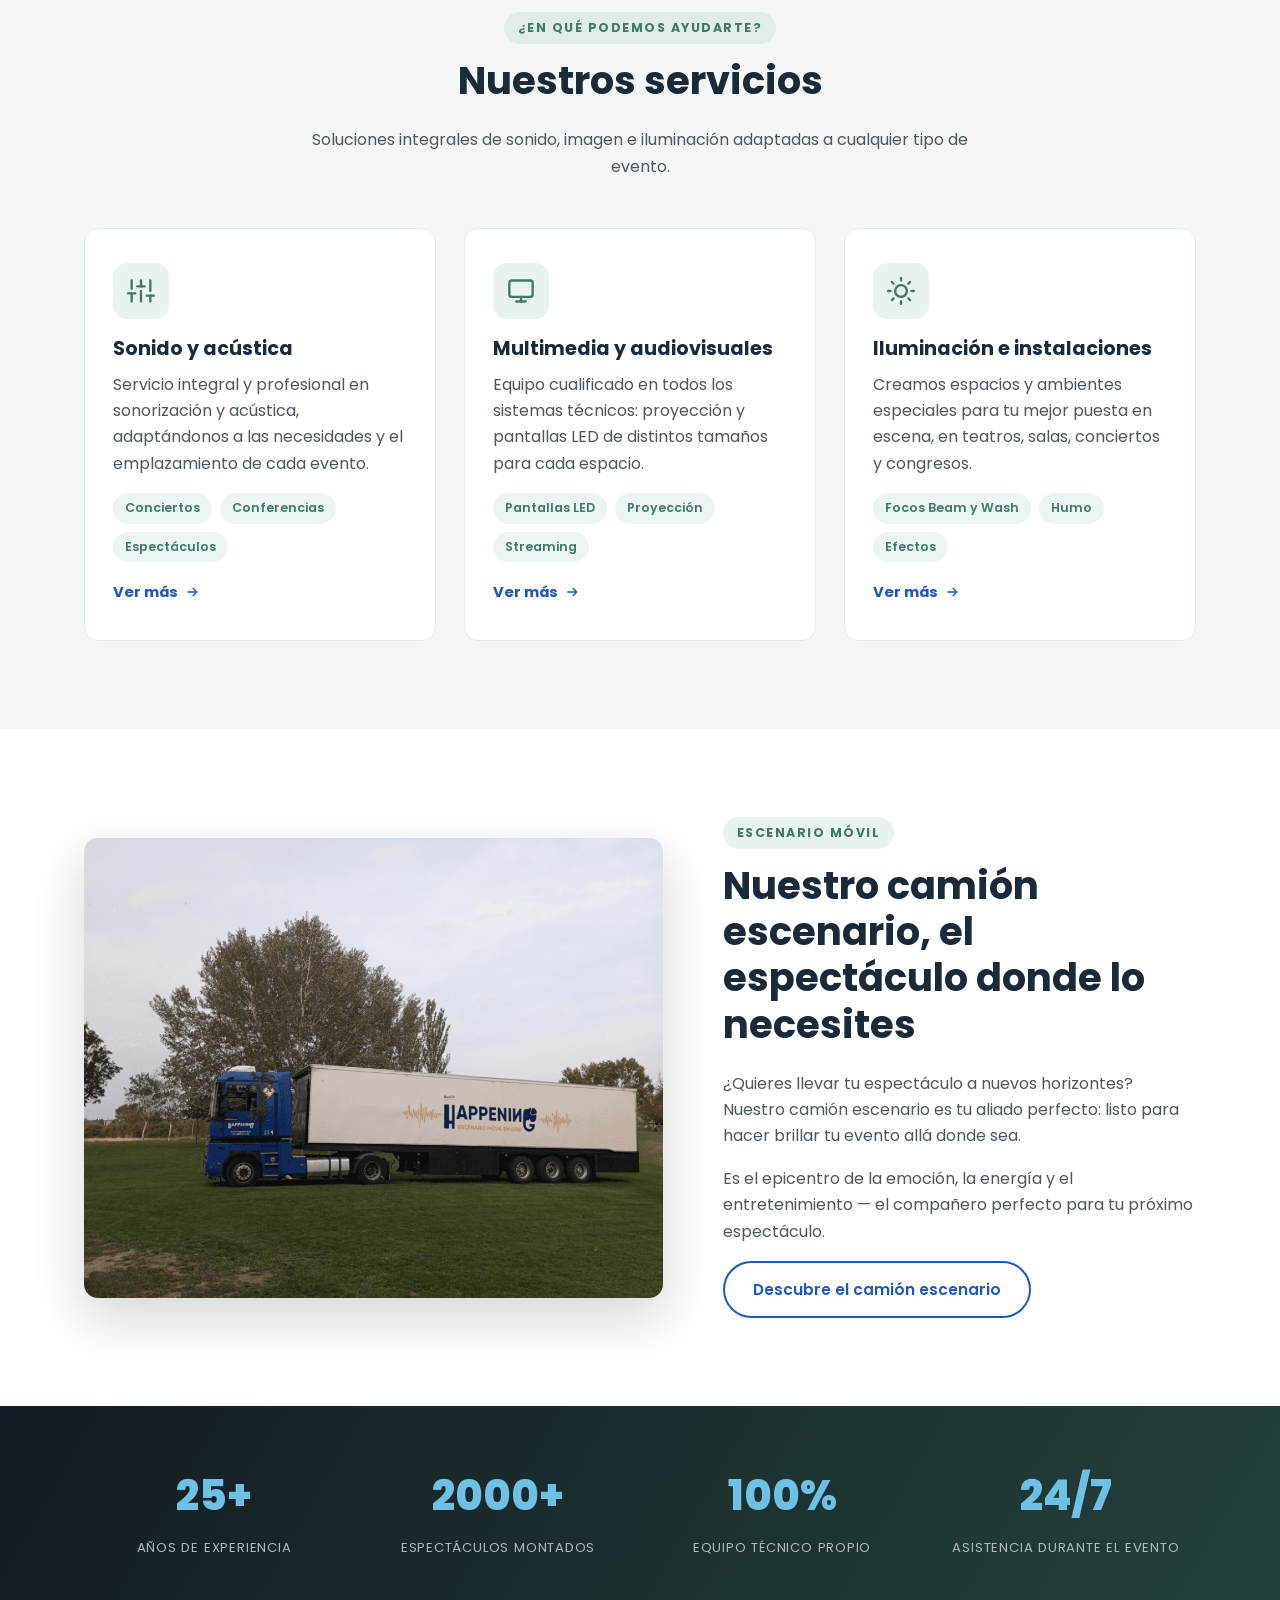
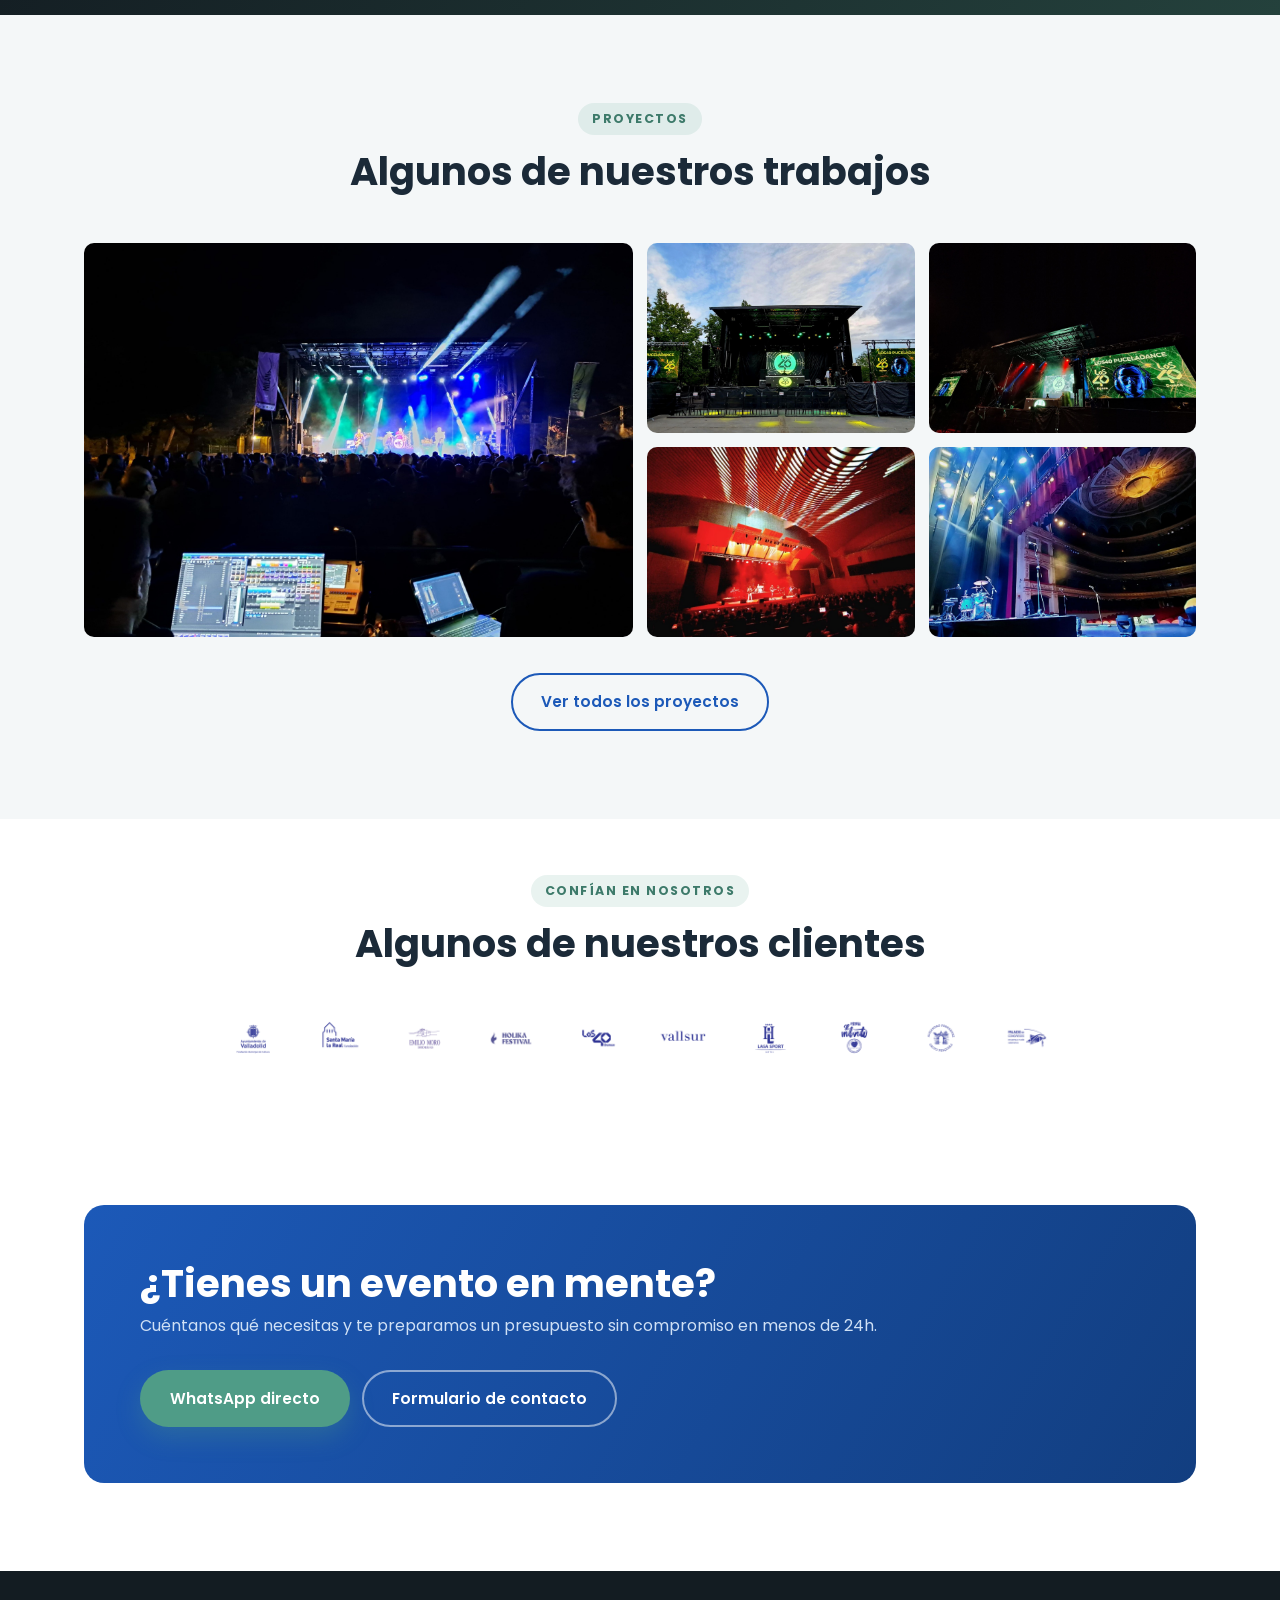
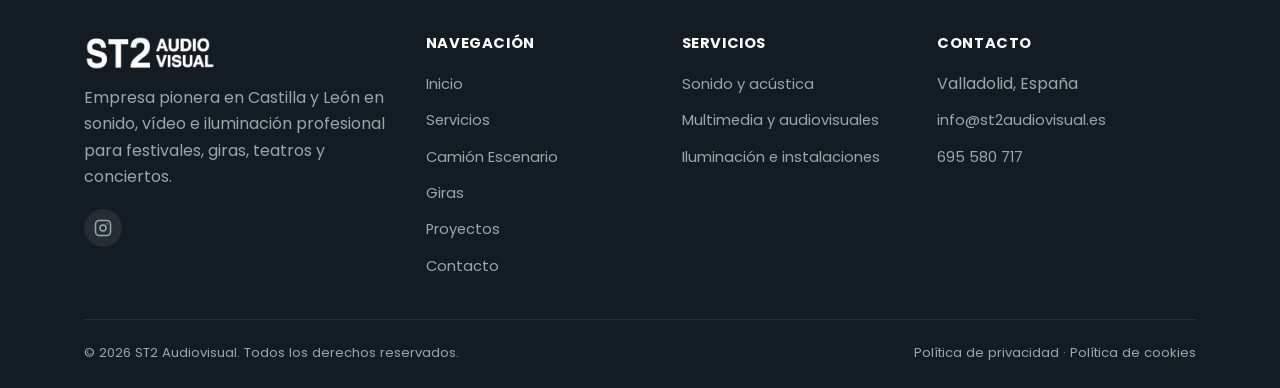
==== commit ebf91642: "Actualiza textos de Inicio tras revisión de contenidos Corrige errata en el párrafo de portada, actu" ====
--- a/index.html
+++ b/index.html
@@ -4,7 +4,7 @@
 <meta charset="UTF-8">
 <meta name="viewport" content="width=device-width, initial-scale=1.0">
 <title>ST2 Audiovisual | Sonido, Iluminación y Producción de Eventos en Valladolid</title>
-<meta name="description" content="Empresa pionera en Castilla y León en sonido, iluminación y multimedia para conciertos, festivales, giras y eventos. +21 años de experiencia. Pide presupuesto sin compromiso.">
+<meta name="description" content="Empresa pionera en Castilla y León en sonido, iluminación y multimedia para conciertos, festivales, giras y eventos. +25 años de experiencia. Pide presupuesto sin compromiso.">
 <link rel="canonical" href="https://www.st2audiovisual.es/">
 <meta property="og:title" content="ST2 Audiovisual | Sonido e iluminación profesional para eventos">
 <meta property="og:description" content="Sonorización, multimedia e iluminación para conciertos, festivales, giras y todo tipo de eventos en Castilla y León.">
@@ -46,14 +46,14 @@
   <div class="container hero-inner">
     <span class="eyebrow">Sonido · Iluminación · Multimedia</span>
     <h1>Damos vida a tu evento con la mejor calidad técnica profesional</h1>
-    <p class="lead">Somos una empresa pionera en Castilla y León especializada en sonido, iluminación y audiovisuales para festivales, giras, teatros, conciertos y todo tipo de eventos.</p>
+    <p class="lead">Somos una empresa de Castilla y León especializada en sonido, iluminación y audiovisuales para festivales, giras, teatros, conciertos y todo tipo de eventos.</p>
     <div class="hero-actions">
       <a href="contacto.html" class="btn btn--green">Pide presupuesto gratis</a>
       <a href="servicios.html" class="btn btn--ghost">Ver servicios</a>
     </div>
     <div class="hero-stats">
-      <div><div class="num">21+</div><div class="lbl">Años de experiencia</div></div>
-      <div><div class="num">1427+</div><div class="lbl">Espectáculos montados</div></div>
+      <div><div class="num">25+</div><div class="lbl">Años de experiencia</div></div>
+      <div><div class="num">2000+</div><div class="lbl">Espectáculos montados</div></div>
       <div><div class="num">100%</div><div class="lbl">Equipo técnico propio</div></div>
     </div>
   </div>
@@ -90,7 +90,7 @@
         <div class="service-icon"><svg width="28" height="28" viewBox="0 0 24 24" fill="none" stroke="#3D7A6A" stroke-width="2" stroke-linecap="round"><line x1="4" y1="21" x2="4" y2="14"/><line x1="4" y1="10" x2="4" y2="3"/><line x1="12" y1="21" x2="12" y2="12"/><line x1="12" y1="8" x2="12" y2="3"/><line x1="20" y1="21" x2="20" y2="16"/><line x1="20" y1="12" x2="20" y2="3"/><line x1="1" y1="14" x2="7" y2="14"/><line x1="9" y1="8" x2="15" y2="8"/><line x1="17" y1="16" x2="23" y2="16"/></svg></div>
         <h3>Sonido y acústica</h3>
         <p>Servicio integral y profesional en sonorización y acústica, adaptándonos a las necesidades y el emplazamiento de cada evento.</p>
-        <ul class="tags"><li>Conciertos</li><li>Conferencias</li><li>Presentaciones</li></ul>
+        <ul class="tags"><li>Conciertos</li><li>Conferencias</li><li>Espectáculos</li></ul>
         <a href="servicios.html#sonido" class="card-link">Ver más <svg width="16" height="16" viewBox="0 0 24 24" fill="none" stroke="currentColor" stroke-width="2"><path d="M5 12h14M13 6l6 6-6 6"/></svg></a>
       </div>
       <div class="card">
@@ -119,7 +119,7 @@
     <div>
       <span class="eyebrow">Escenario móvil</span>
       <h2>Nuestro camión escenario, el espectáculo donde lo necesites</h2>
-      <p>¿Quieres llevar tu espectáculo a nuevos horizontes? Nuestro camión escenario es tu aliado perfecto: listo para hacer brillar tu evento en un parque, una plaza o cualquier rincón que imagines.</p>
+      <p>¿Quieres llevar tu espectáculo a nuevos horizontes? Nuestro camión escenario es tu aliado perfecto: listo para hacer brillar tu evento allá donde sea.</p>
       <p>Es el epicentro de la emoción, la energía y el entretenimiento — el compañero perfecto para tu próximo espectáculo.</p>
       <a href="camion.html" class="btn btn--outline">Descubre el camión escenario</a>
     </div>
@@ -129,8 +129,8 @@
 <section class="stats-band">
   <div class="container">
     <div class="grid-4">
-      <div><div class="num">21+</div><div class="lbl">Años de experiencia</div></div>
-      <div><div class="num">1427+</div><div class="lbl">Espectáculos montados</div></div>
+      <div><div class="num">25+</div><div class="lbl">Años de experiencia</div></div>
+      <div><div class="num">2000+</div><div class="lbl">Espectáculos montados</div></div>
       <div><div class="num">100%</div><div class="lbl">Equipo técnico propio</div></div>
       <div><div class="num">24/7</div><div class="lbl">Asistencia durante el evento</div></div>
     </div>
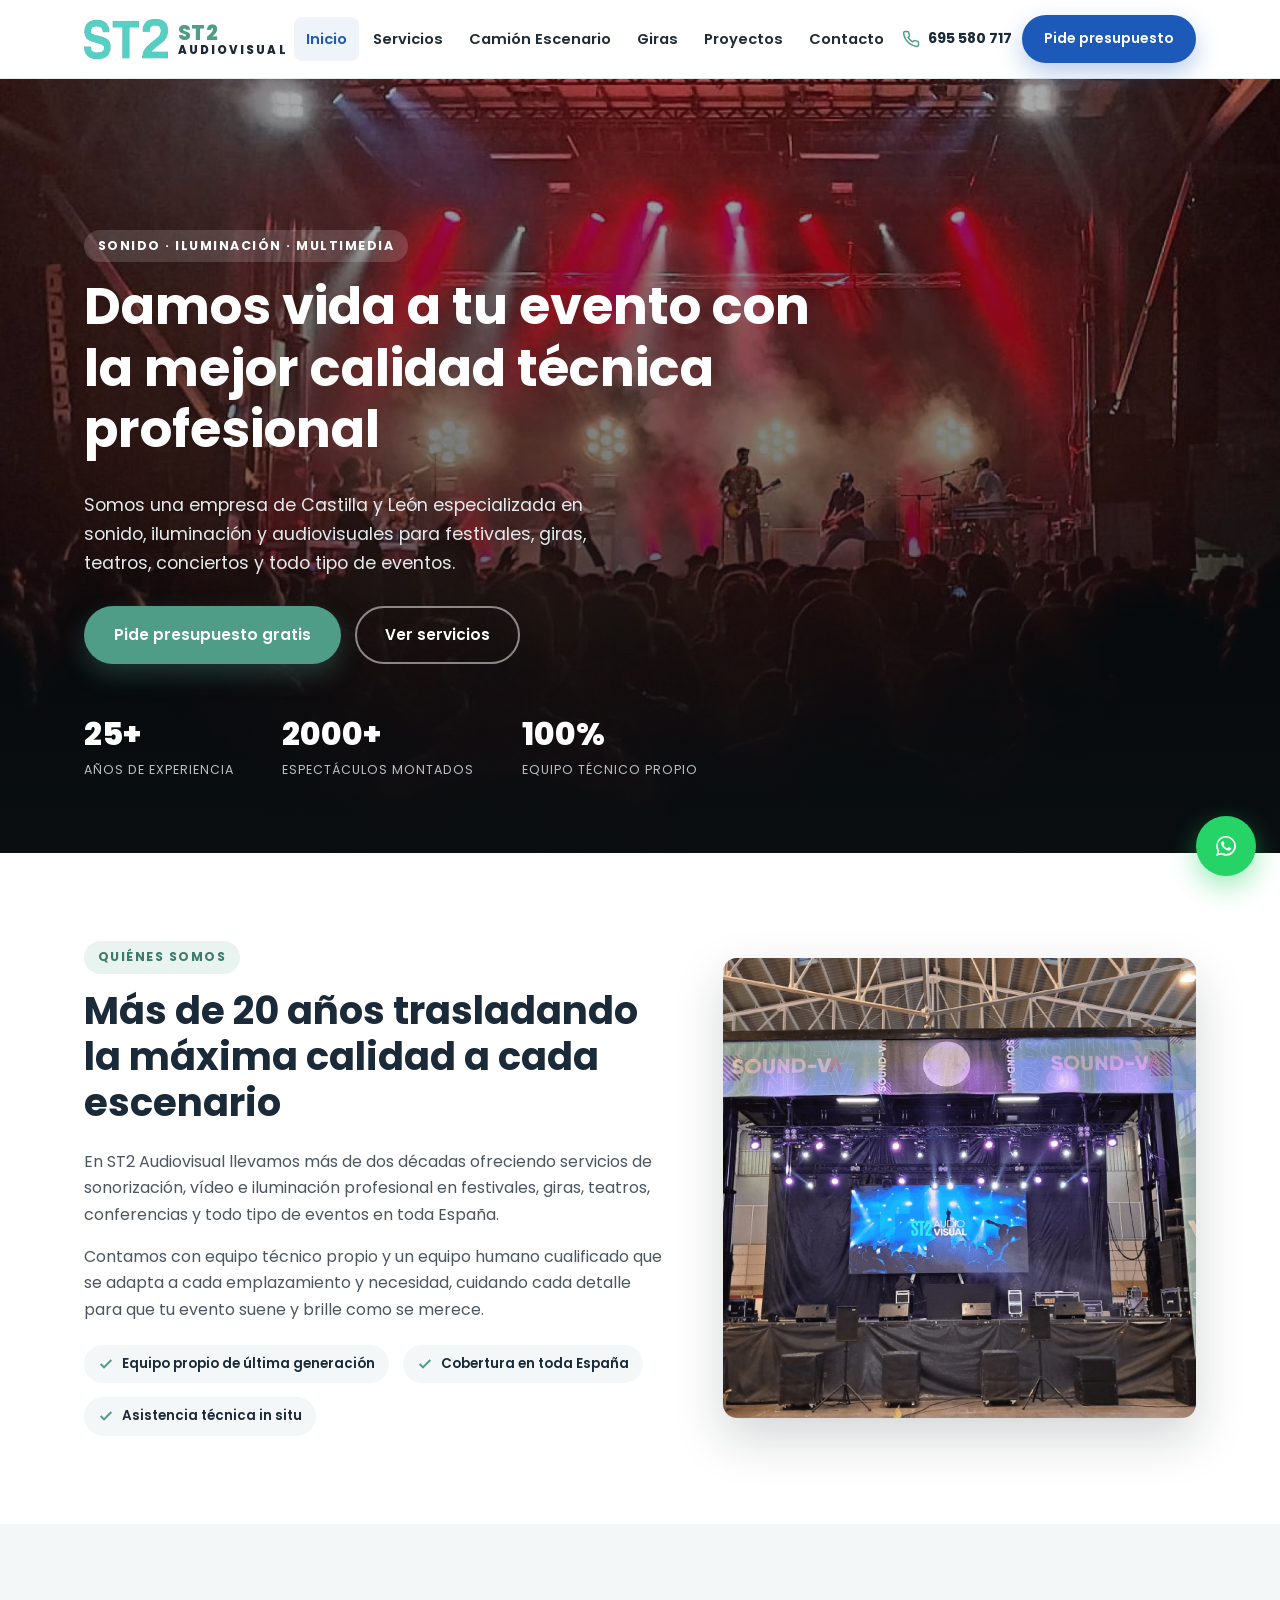
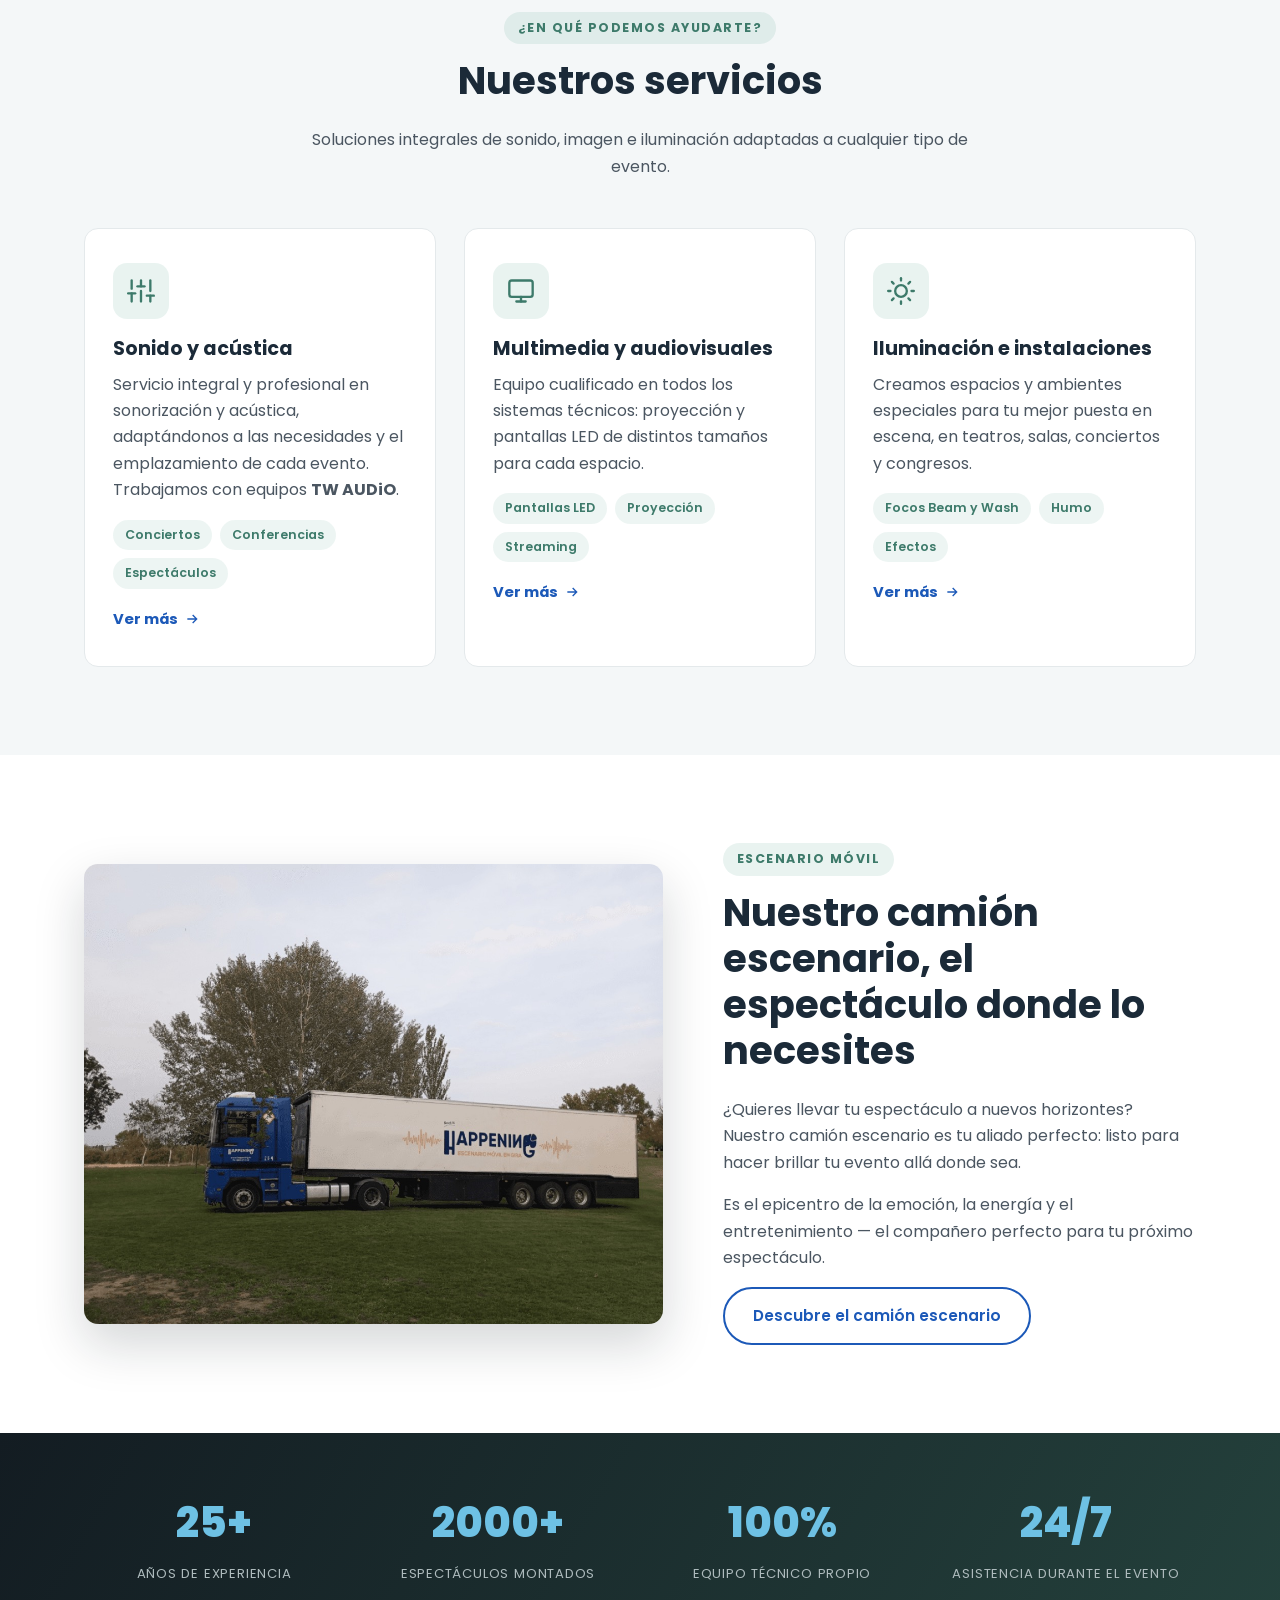
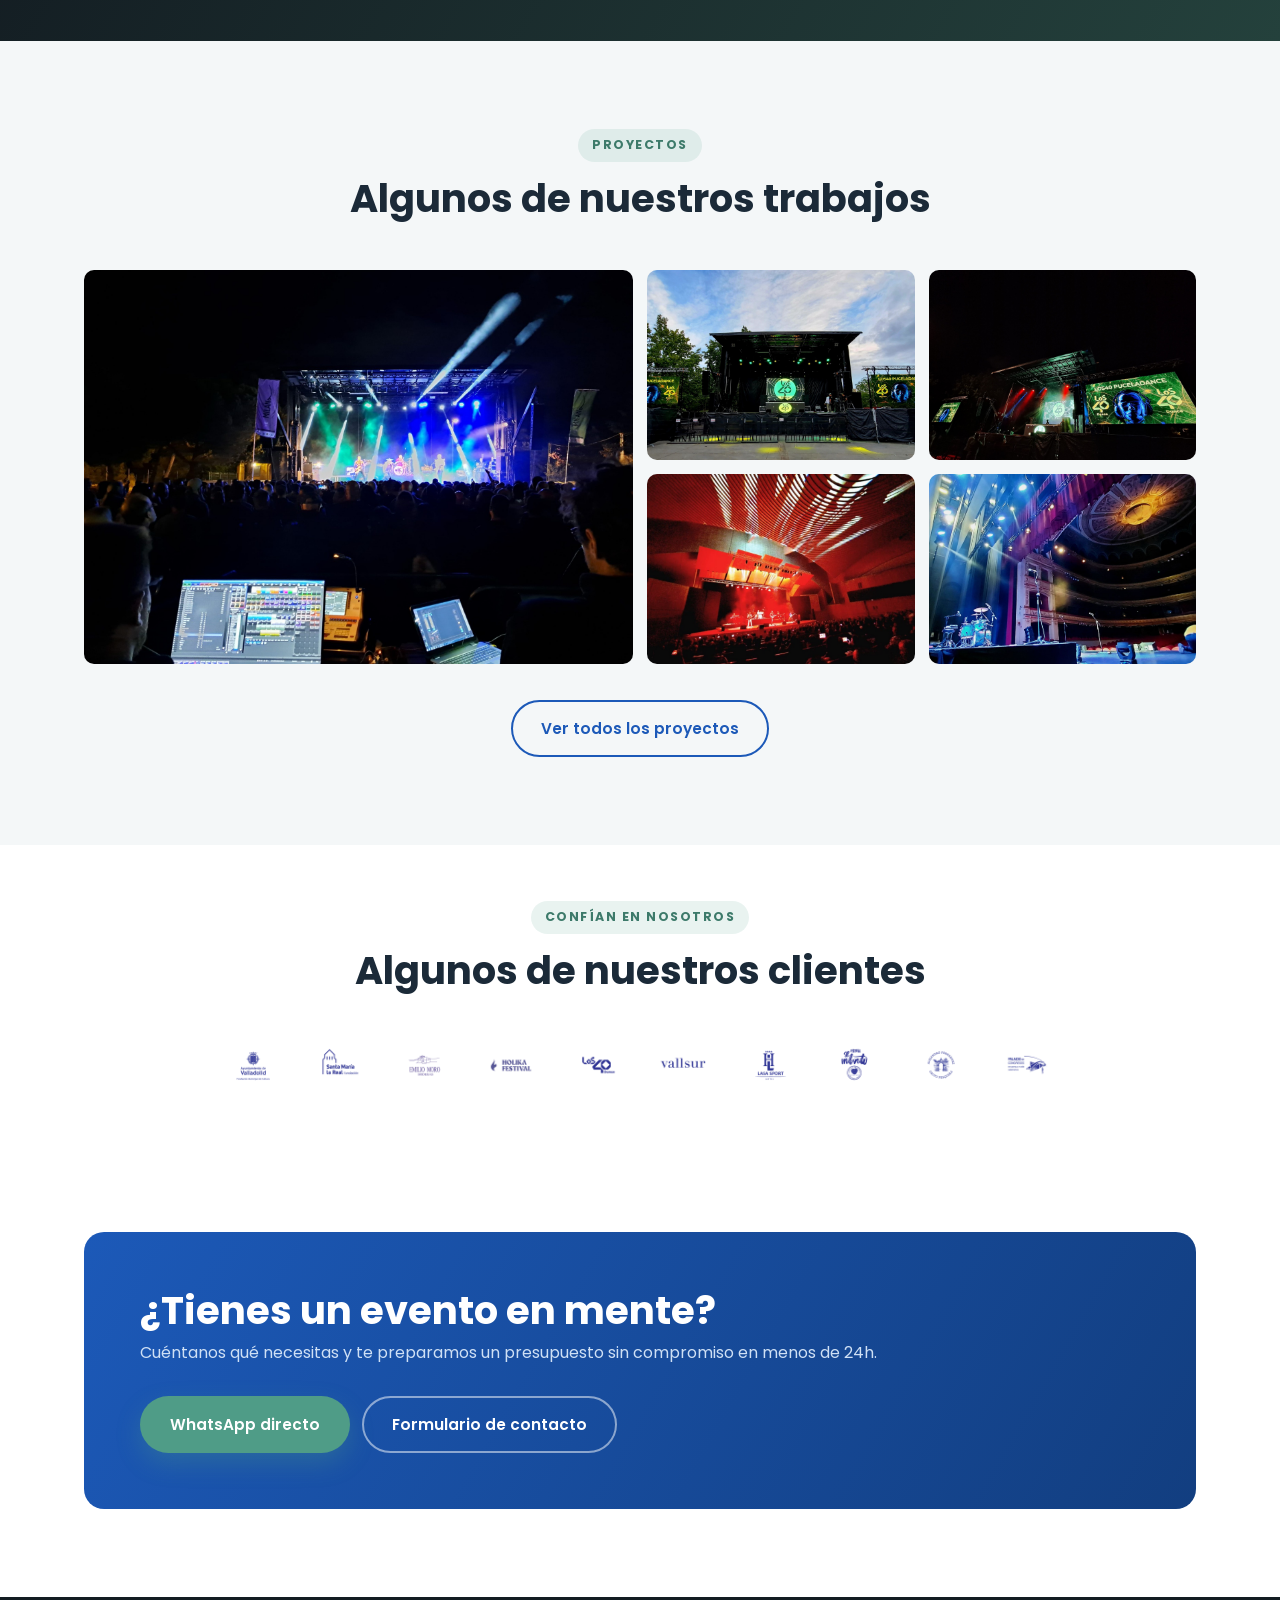
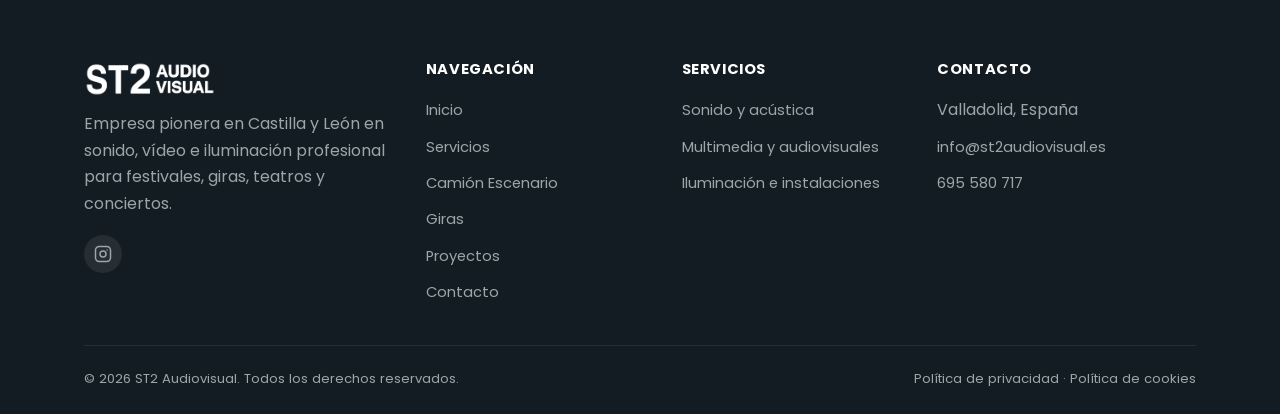
==== commit 8c222a9f: "Destaca la marca TW AUDiO en la sección de sonido Añade el logo oficial de TW AUDiO y menciona la ma" ====
--- a/index.html
+++ b/index.html
@@ -89,7 +89,7 @@
       <div class="card">
         <div class="service-icon"><svg width="28" height="28" viewBox="0 0 24 24" fill="none" stroke="#3D7A6A" stroke-width="2" stroke-linecap="round"><line x1="4" y1="21" x2="4" y2="14"/><line x1="4" y1="10" x2="4" y2="3"/><line x1="12" y1="21" x2="12" y2="12"/><line x1="12" y1="8" x2="12" y2="3"/><line x1="20" y1="21" x2="20" y2="16"/><line x1="20" y1="12" x2="20" y2="3"/><line x1="1" y1="14" x2="7" y2="14"/><line x1="9" y1="8" x2="15" y2="8"/><line x1="17" y1="16" x2="23" y2="16"/></svg></div>
         <h3>Sonido y acústica</h3>
-        <p>Servicio integral y profesional en sonorización y acústica, adaptándonos a las necesidades y el emplazamiento de cada evento.</p>
+        <p>Servicio integral y profesional en sonorización y acústica, adaptándonos a las necesidades y el emplazamiento de cada evento. Trabajamos con equipos <strong>TW AUDiO</strong>.</p>
         <ul class="tags"><li>Conciertos</li><li>Conferencias</li><li>Espectáculos</li></ul>
         <a href="servicios.html#sonido" class="card-link">Ver más <svg width="16" height="16" viewBox="0 0 24 24" fill="none" stroke="currentColor" stroke-width="2"><path d="M5 12h14M13 6l6 6-6 6"/></svg></a>
       </div>
--- a/css/style.css
+++ b/css/style.css
@@ -482,6 +482,23 @@
   background: var(--c-bg-alt); padding: 8px 14px; border-radius: 999px;
 }
 .badge-row .badge svg { color: var(--c-green); }
+
+.equip-badge {
+  display: inline-flex;
+  align-items: center;
+  gap: 12px;
+  background: var(--c-navy);
+  padding: 10px 18px 10px 16px;
+  border-radius: 999px;
+  margin-top: 20px;
+}
+.equip-badge span {
+  color: #B7C2C5;
+  font-size: .78rem;
+  font-weight: 600;
+  letter-spacing: .01em;
+}
+.equip-badge img { height: 15px; width: auto; display: block; }
 
 .img-frame { border-radius: var(--radius); overflow: hidden; box-shadow: var(--shadow-lg); }
 .two-col .img-frame img { width: 100%; height: 460px; object-fit: cover; }
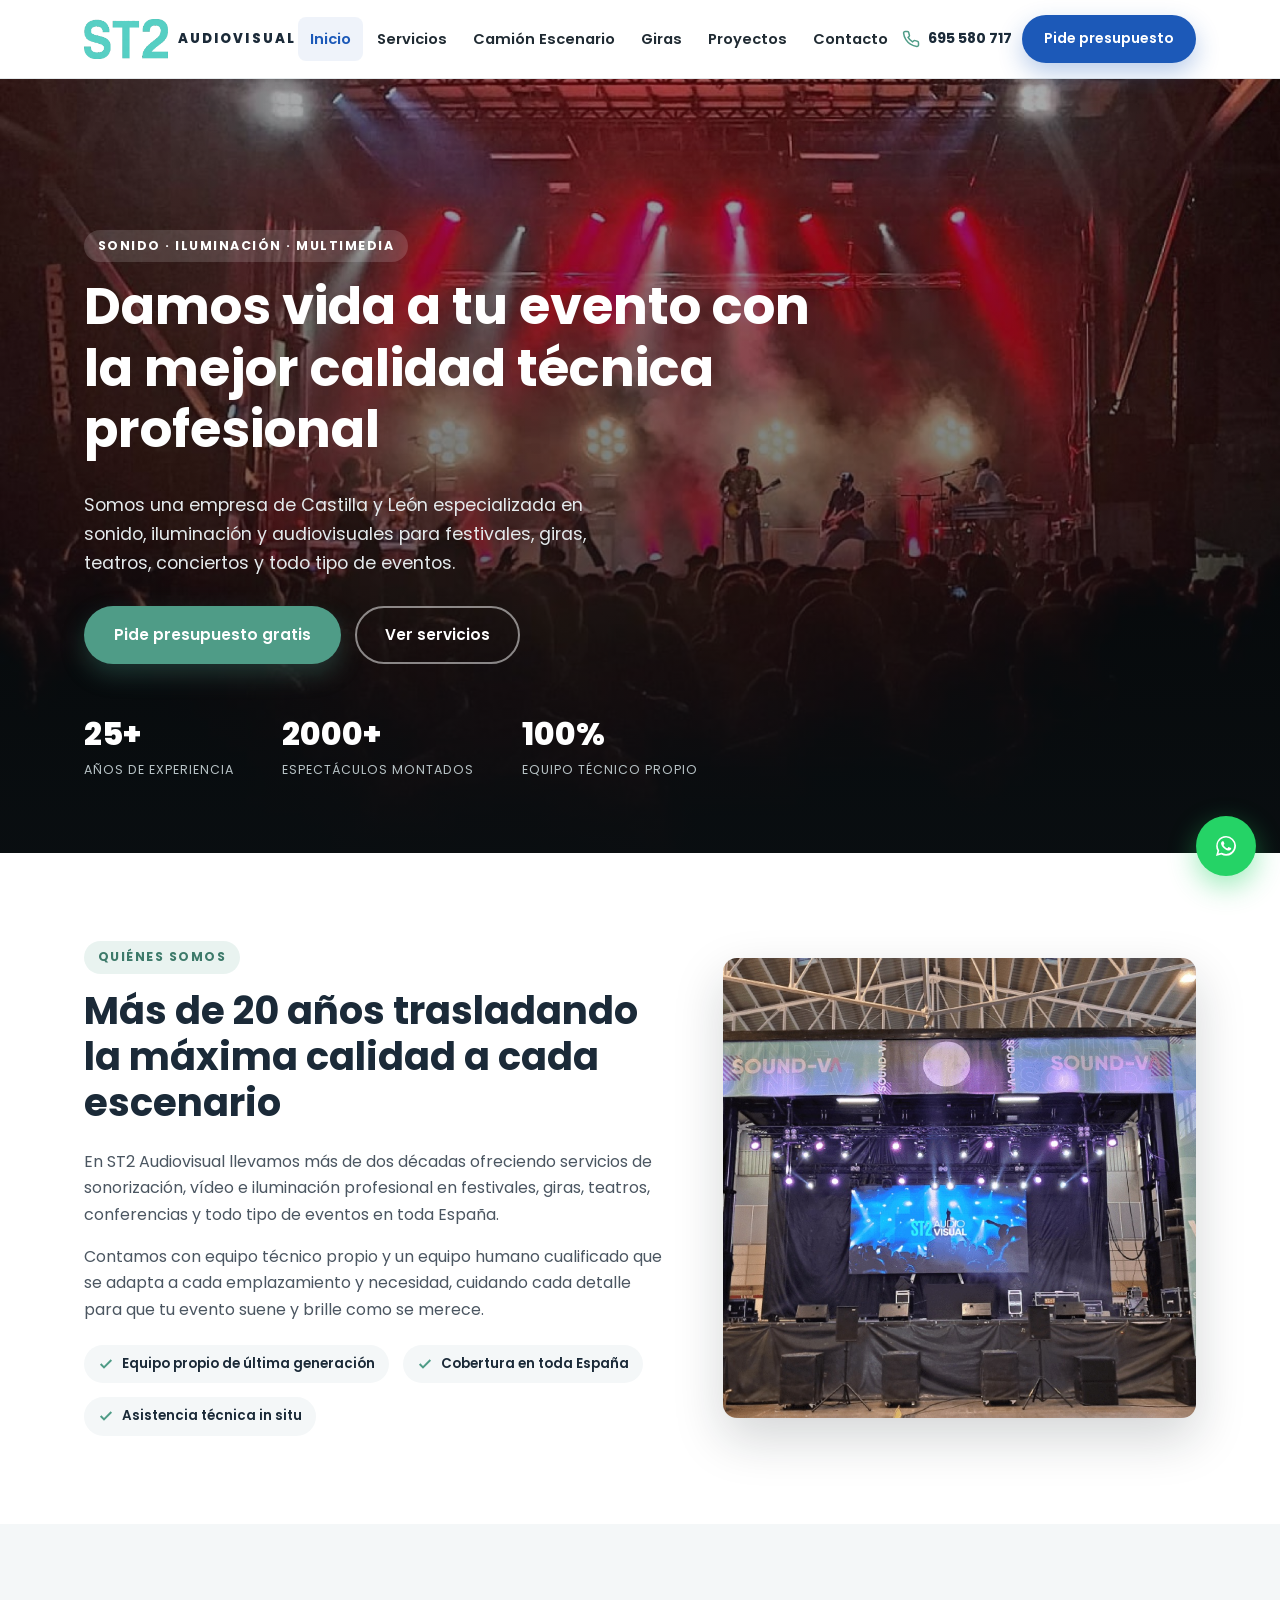
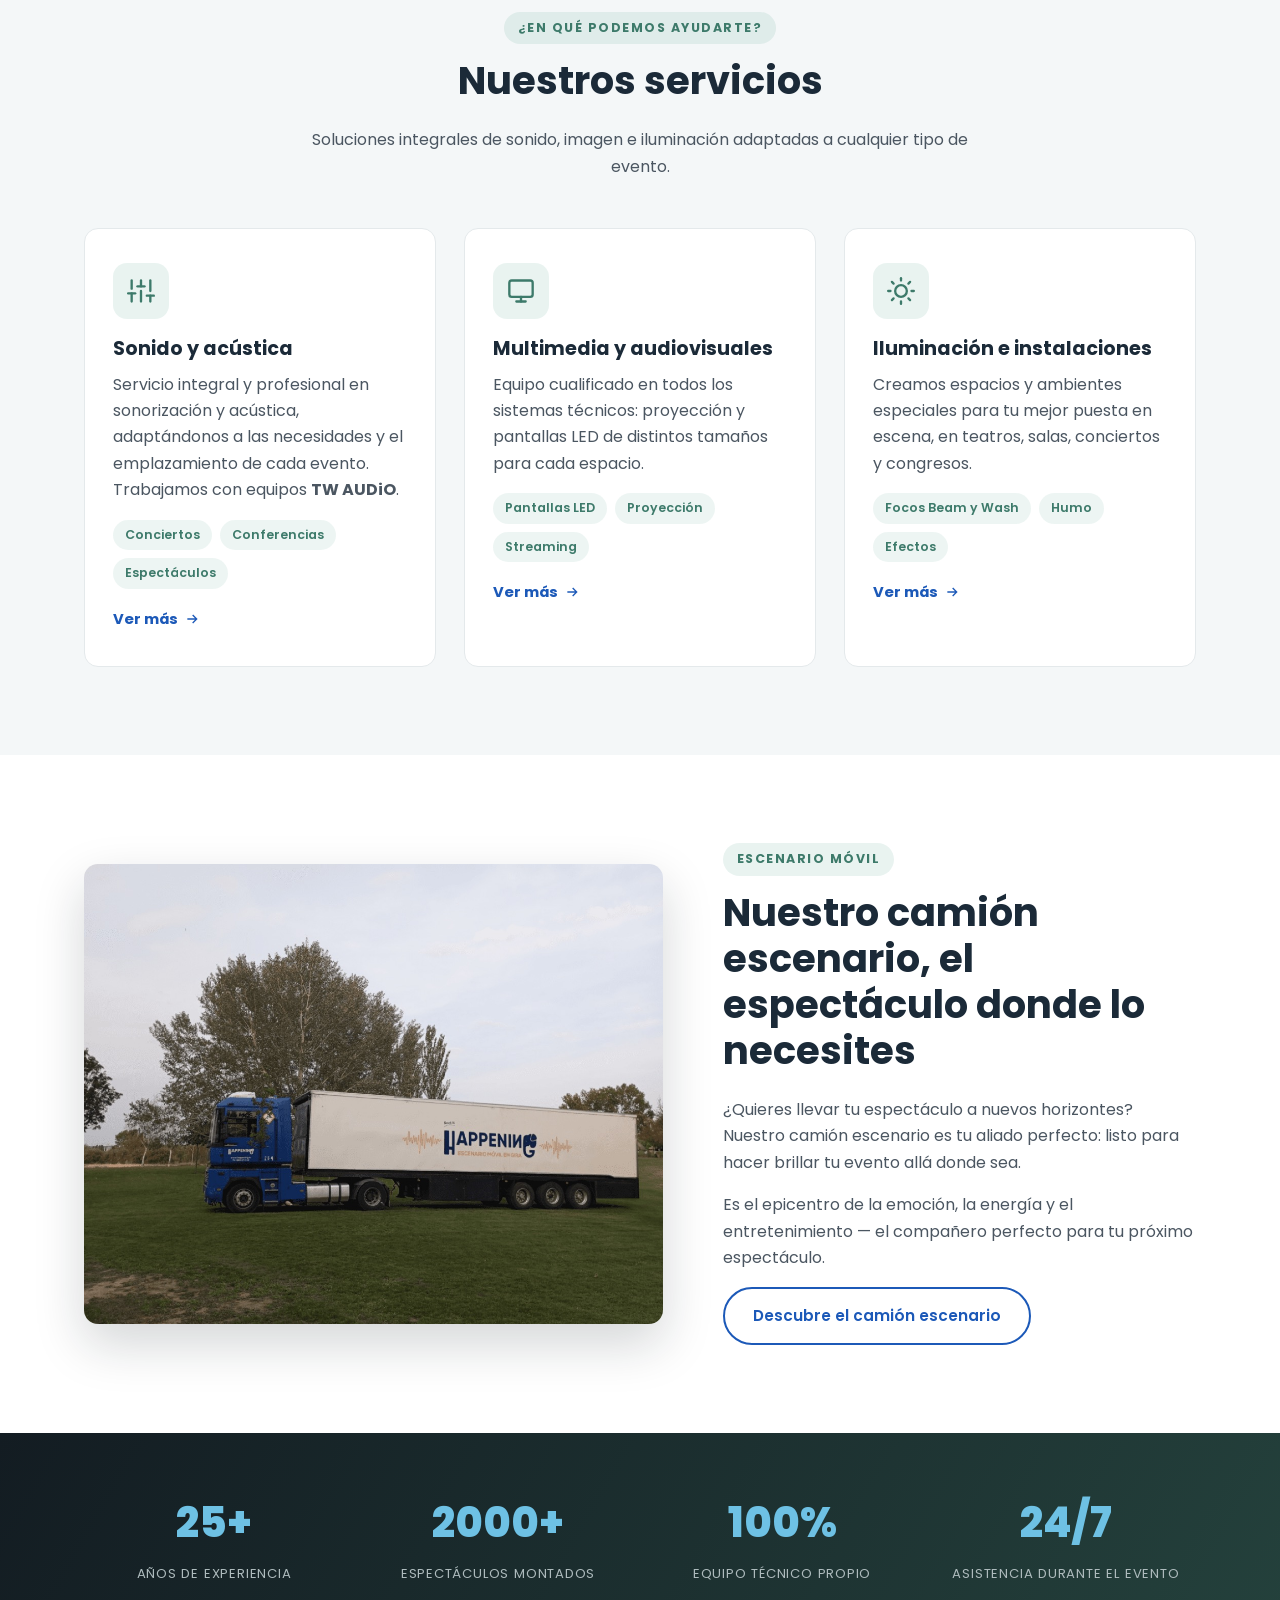
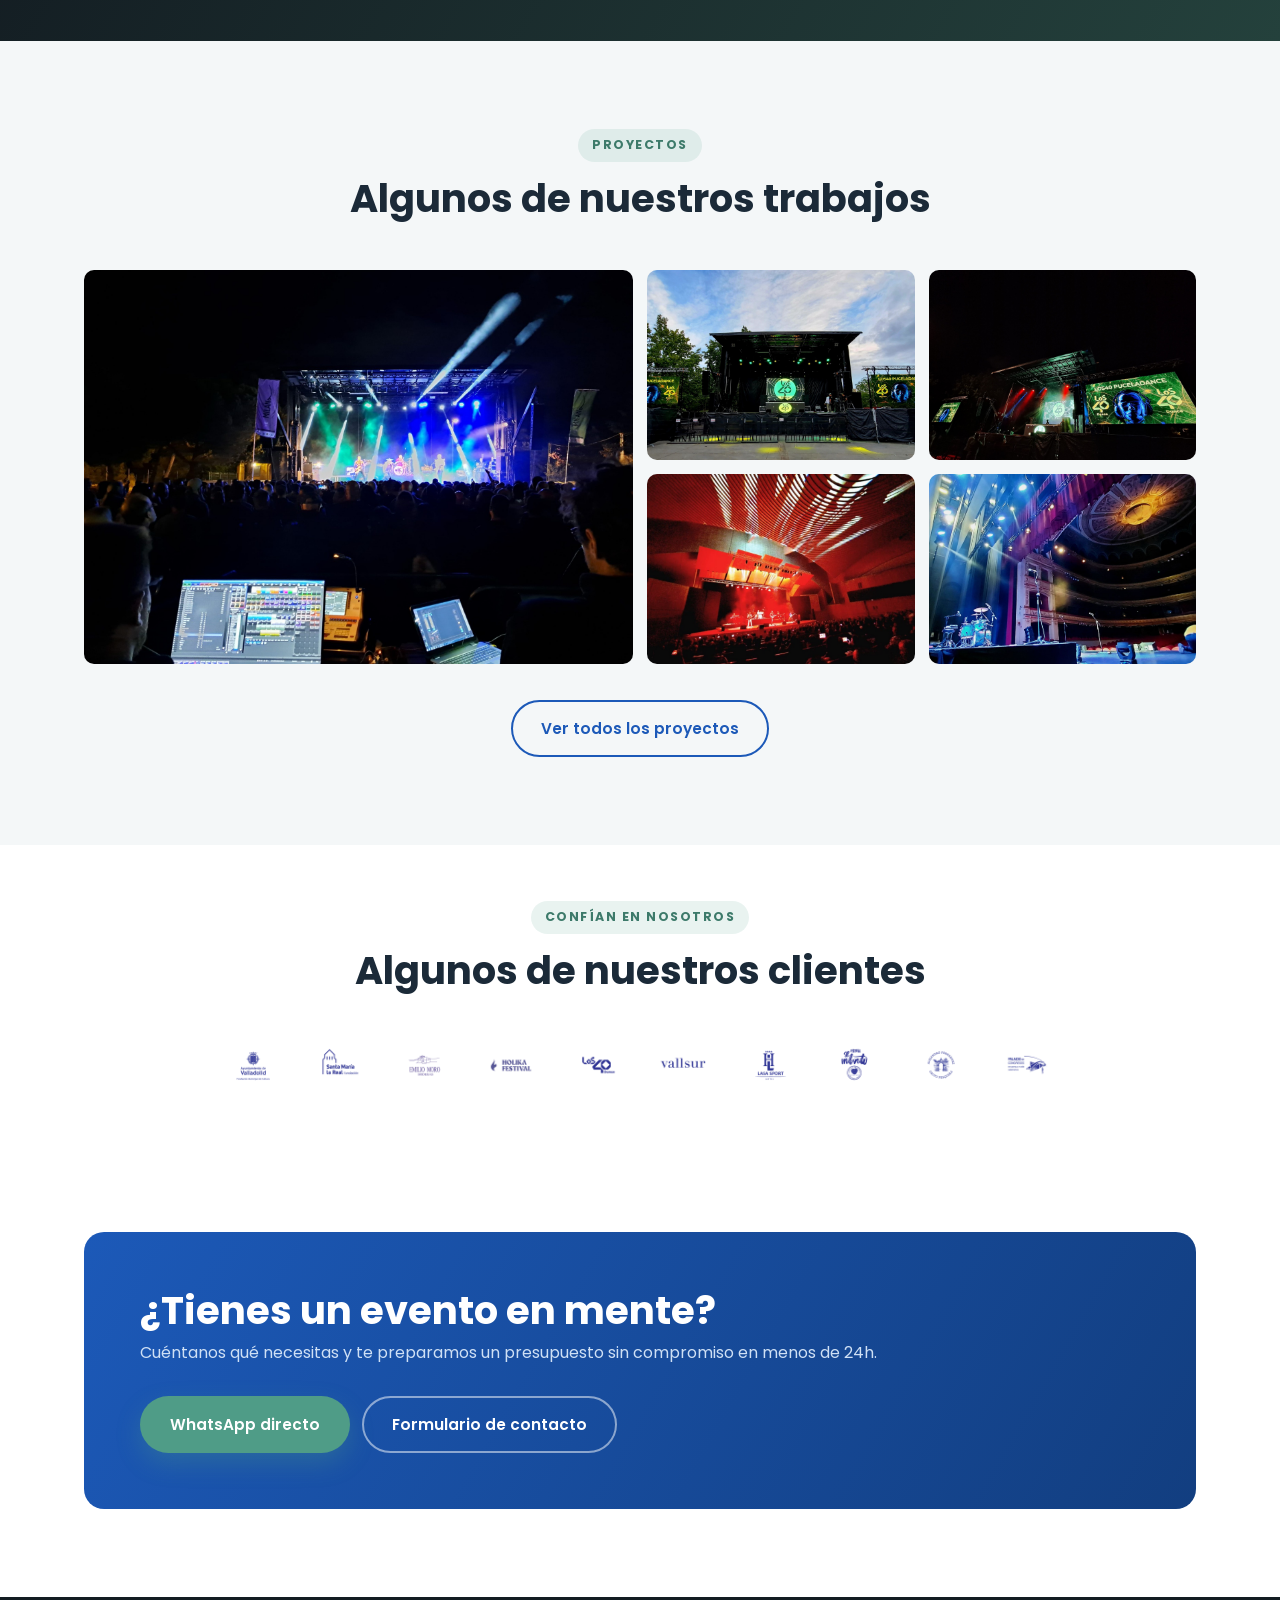
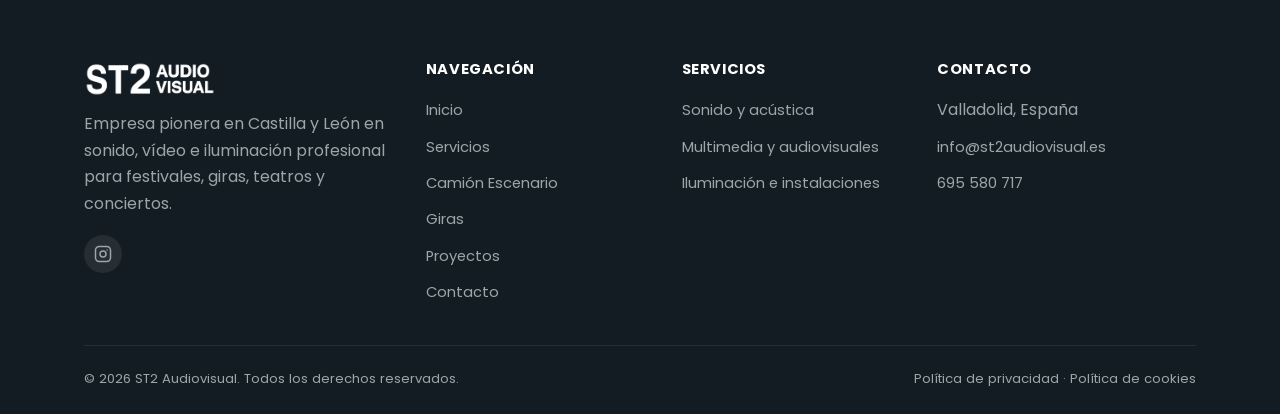
==== commit b4f8f1d5: "Corrige el logotipo duplicado en la cabecera El texto junto a la marca mostraba "ST2" dos veces (el " ====
--- a/index.html
+++ b/index.html
@@ -21,7 +21,7 @@
   <div class="container">
     <a href="index.html" class="logo">
       <img src="img/logo-mark.png" alt="ST2 Audiovisual">
-      <span class="logo-text"><span class="l1">ST2</span><span class="l2">AUDIOVISUAL</span></span>
+      <span class="logo-text">AUDIOVISUAL</span>
     </a>
     <nav class="nav-main">
       <a href="index.html">Inicio</a>
--- a/css/style.css
+++ b/css/style.css
@@ -149,9 +149,12 @@
 }
 .logo { display: flex; align-items: center; gap: 10px; }
 .logo img { height: 40px; width: auto; }
-.logo-text { display: flex; flex-direction: column; line-height: 1.05; font-weight: 800; }
-.logo-text .l1 { color: var(--c-green); font-size: 1.3rem; letter-spacing: .02em; }
-.logo-text .l2 { color: var(--c-navy); font-size: .72rem; letter-spacing: .18em; }
+.logo-text {
+  color: var(--c-navy);
+  font-weight: 800;
+  font-size: .82rem;
+  letter-spacing: .16em;
+}
 
 .nav-main { display: flex; align-items: center; gap: 2px; }
 .nav-main a {
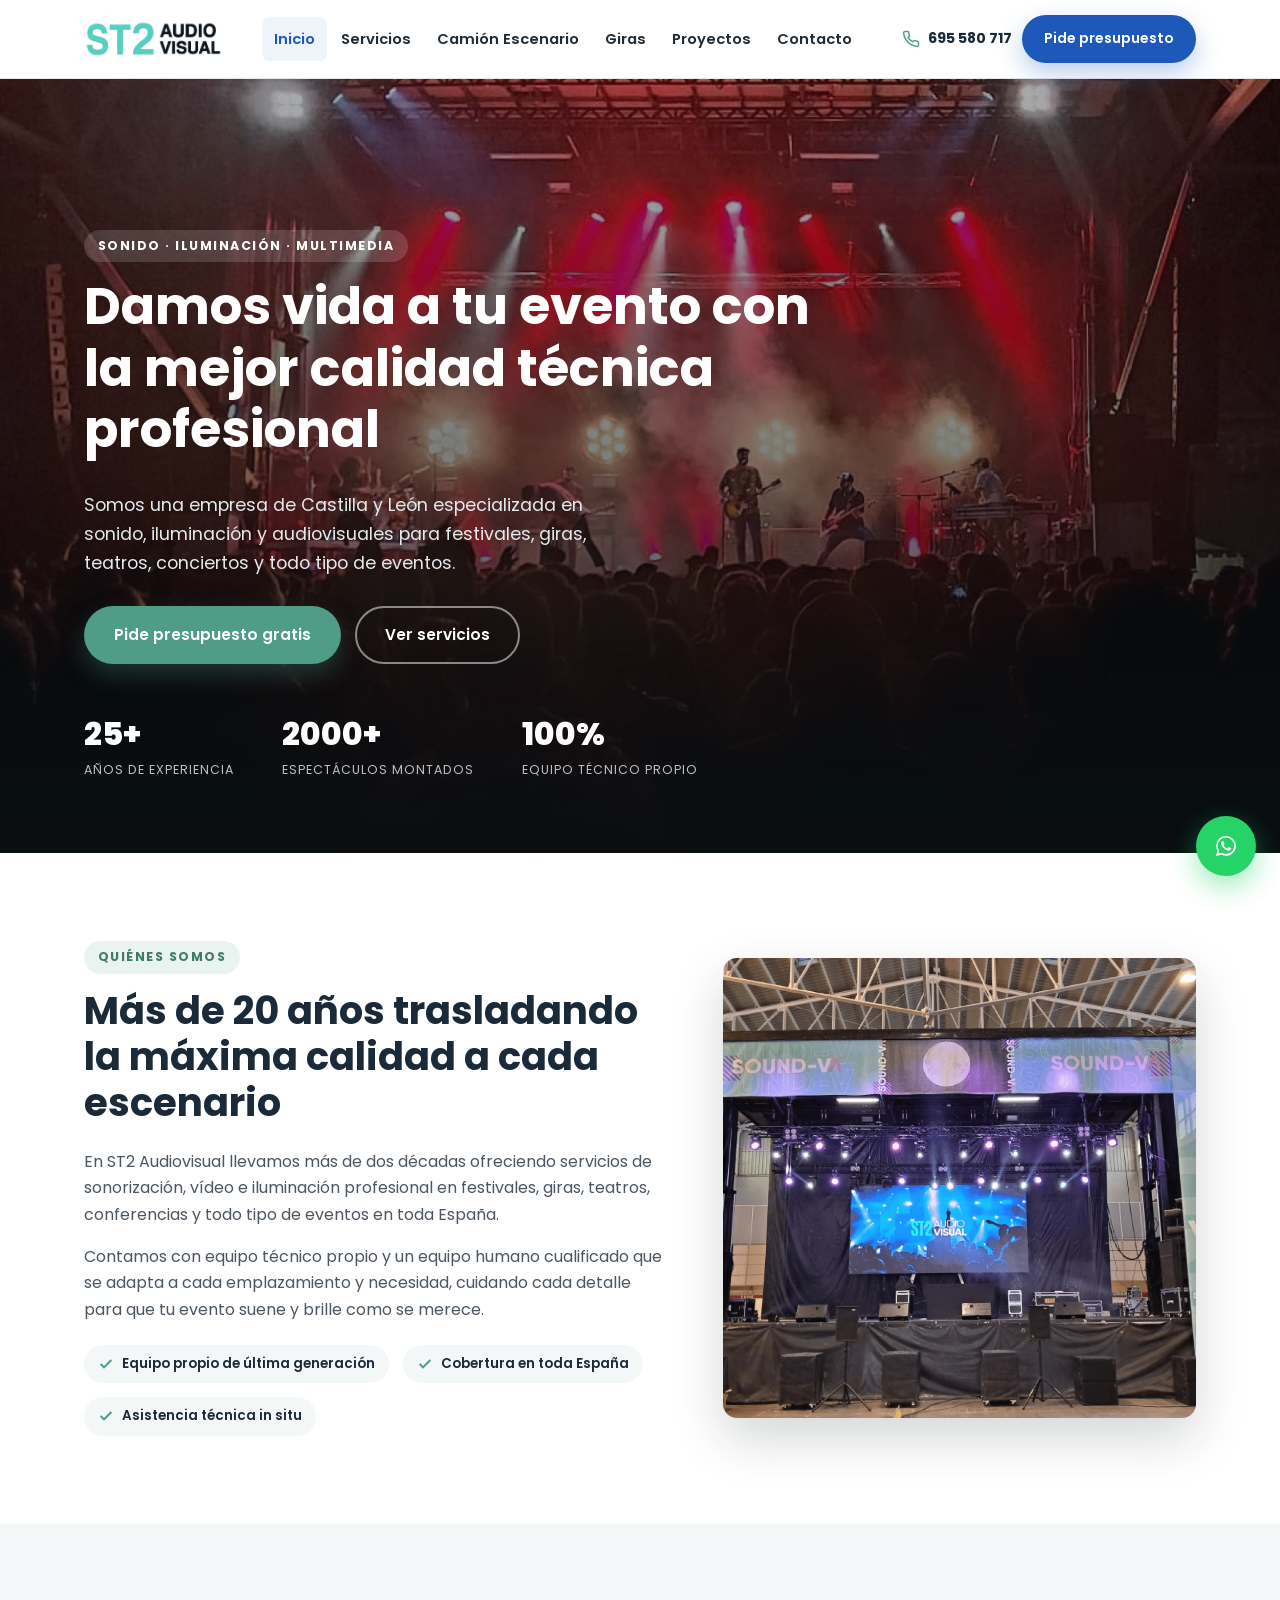
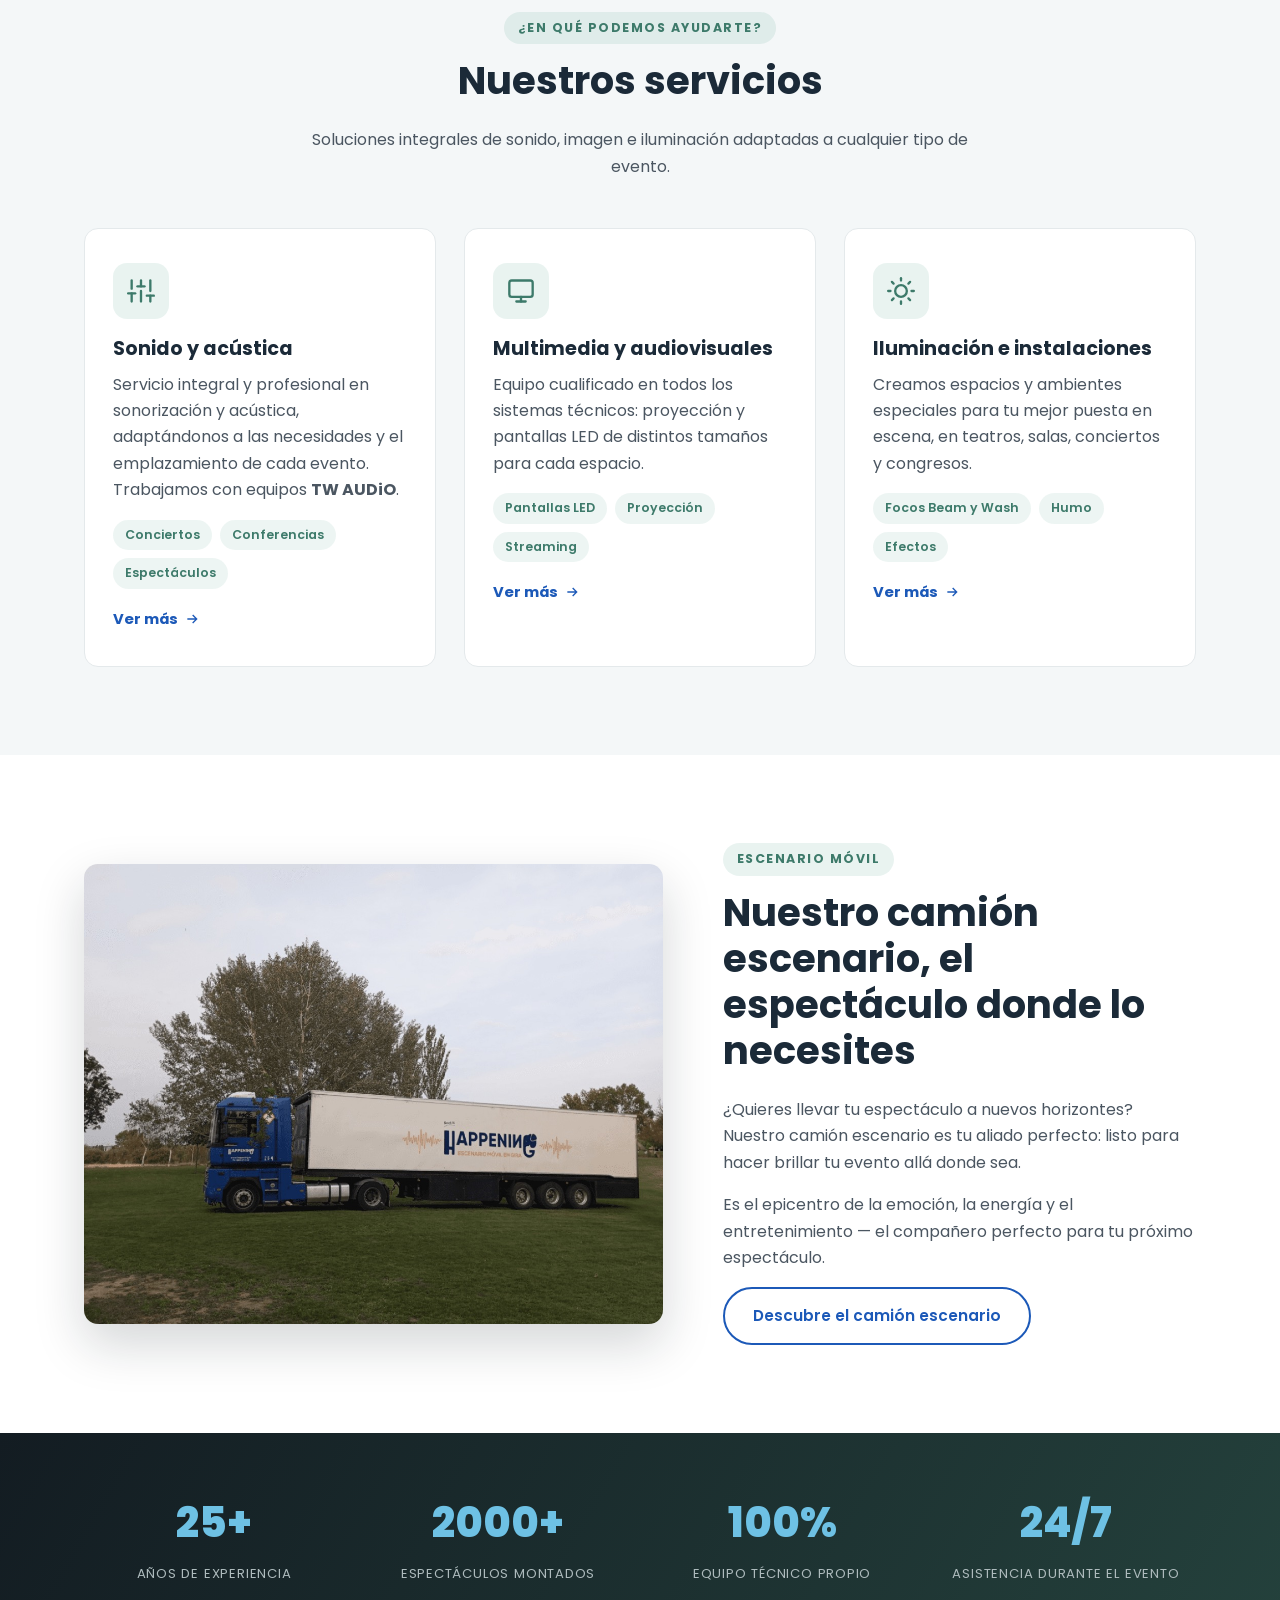
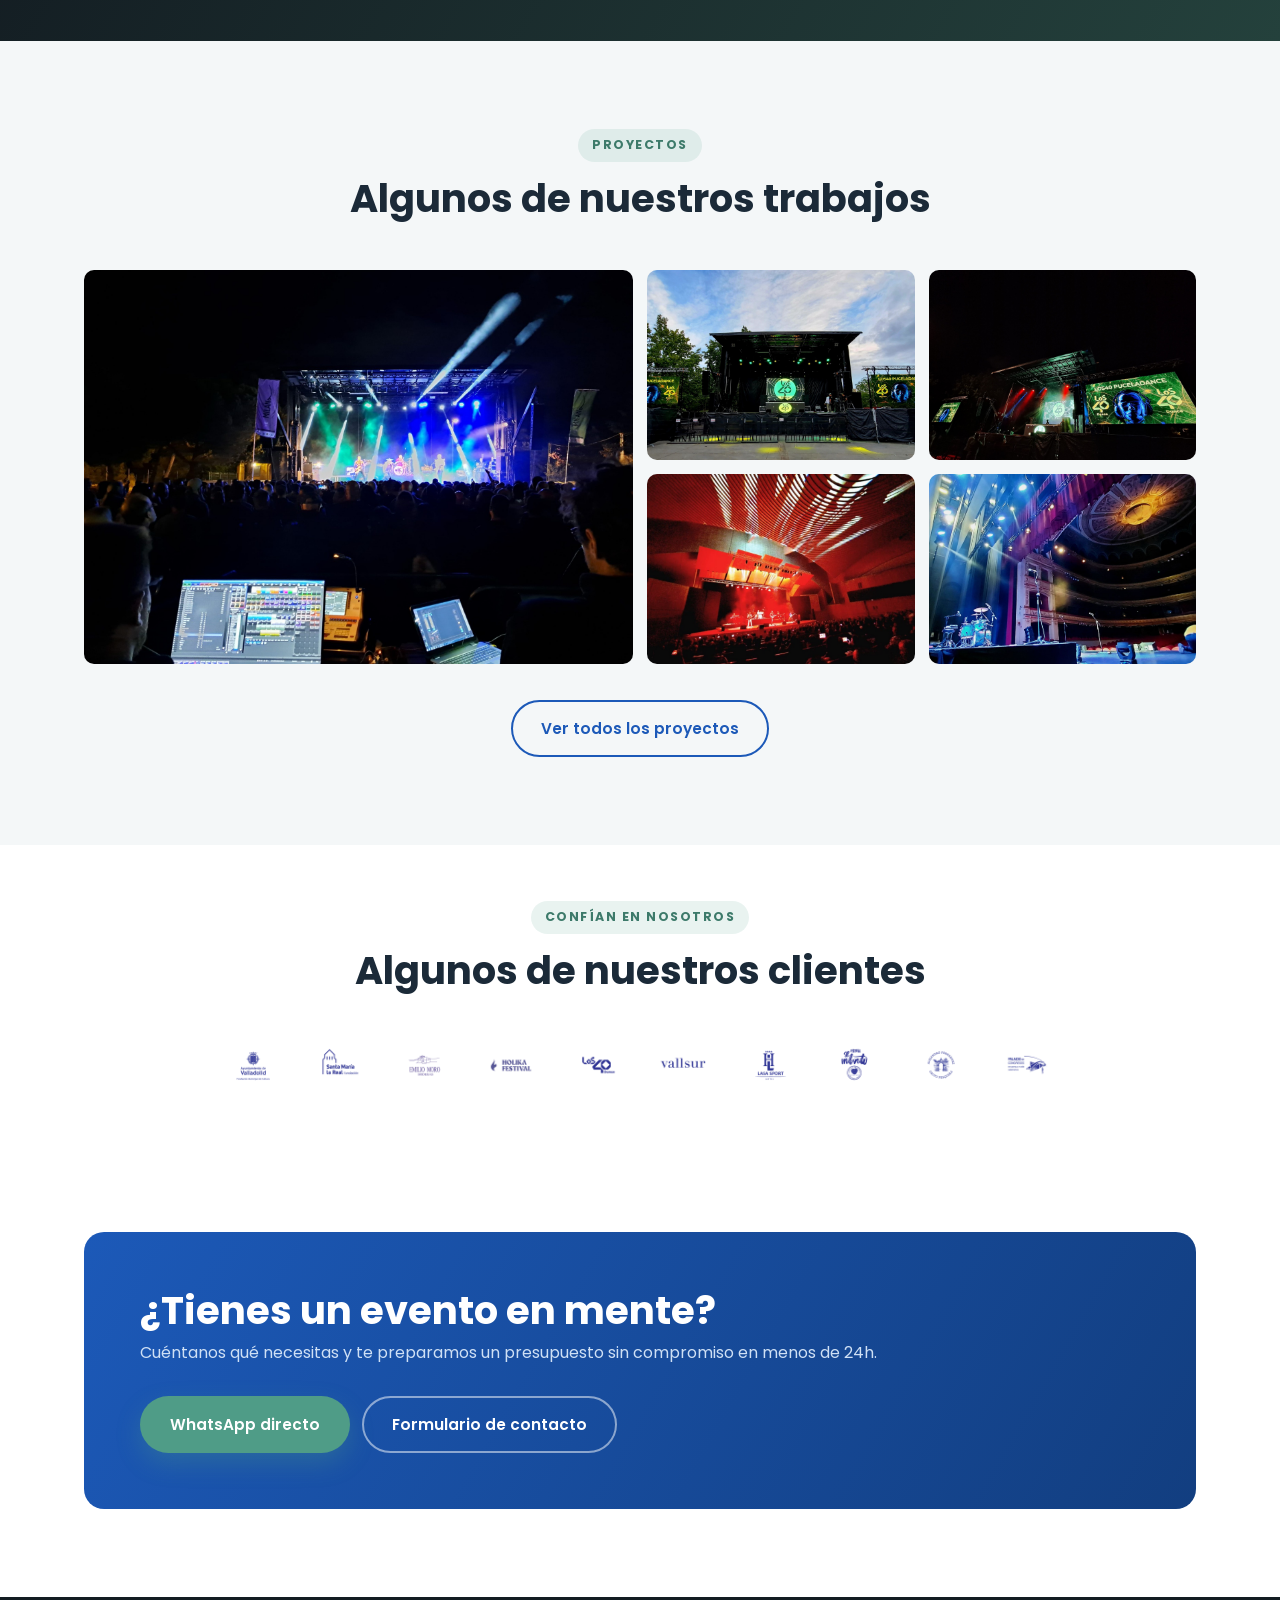
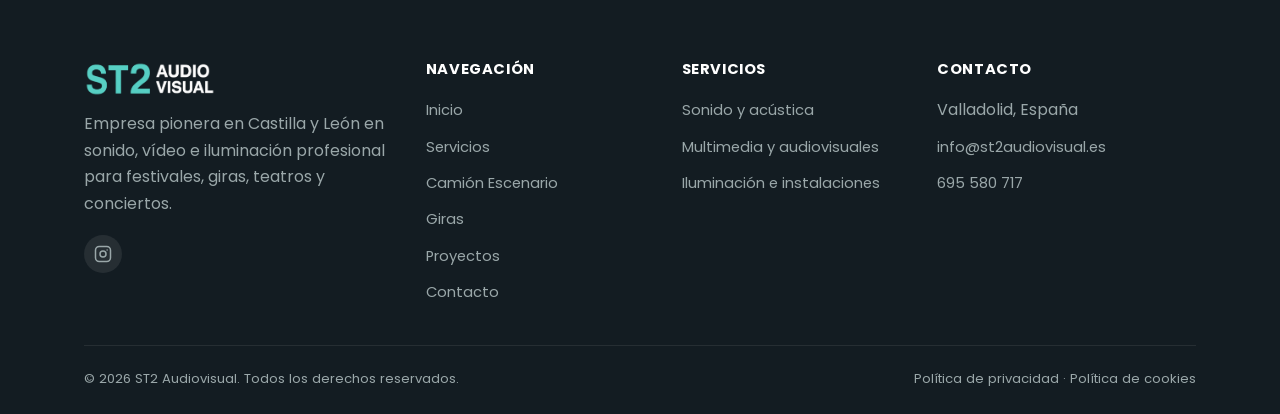
==== commit c9c3d0df: "Usa el logotipo oficial exacto en cabecera y pie de página Sustituye la reconstrucción con texto HTM" ====
--- a/index.html
+++ b/index.html
@@ -20,8 +20,7 @@
 <header class="site-header">
   <div class="container">
     <a href="index.html" class="logo">
-      <img src="img/logo-mark.png" alt="ST2 Audiovisual">
-      <span class="logo-text">AUDIOVISUAL</span>
+      <img src="img/logo-header.png" alt="ST2 Audiovisual" class="logo-img">
     </a>
     <nav class="nav-main">
       <a href="index.html">Inicio</a>
--- a/css/style.css
+++ b/css/style.css
@@ -148,13 +148,7 @@
   height: 78px;
 }
 .logo { display: flex; align-items: center; gap: 10px; }
-.logo img { height: 40px; width: auto; }
-.logo-text {
-  color: var(--c-navy);
-  font-weight: 800;
-  font-size: .82rem;
-  letter-spacing: .16em;
-}
+.logo img { height: 38px; width: auto; }
 
 .nav-main { display: flex; align-items: center; gap: 2px; }
 .nav-main a {
@@ -433,7 +427,7 @@
 .footer-grid a { color: #9AA7A9; font-size: .92rem; transition: color .15s ease; }
 .footer-grid a:hover { color: #fff; }
 .footer-logo { display: flex; align-items: center; gap: 10px; margin-bottom: 14px; }
-.footer-logo img { height: 36px; filter: brightness(0) invert(1); }
+.footer-logo img { height: 36px; }
 .social-links { display: flex; gap: 10px; margin-top: 18px; }
 .social-links a {
   width: 38px; height: 38px;
